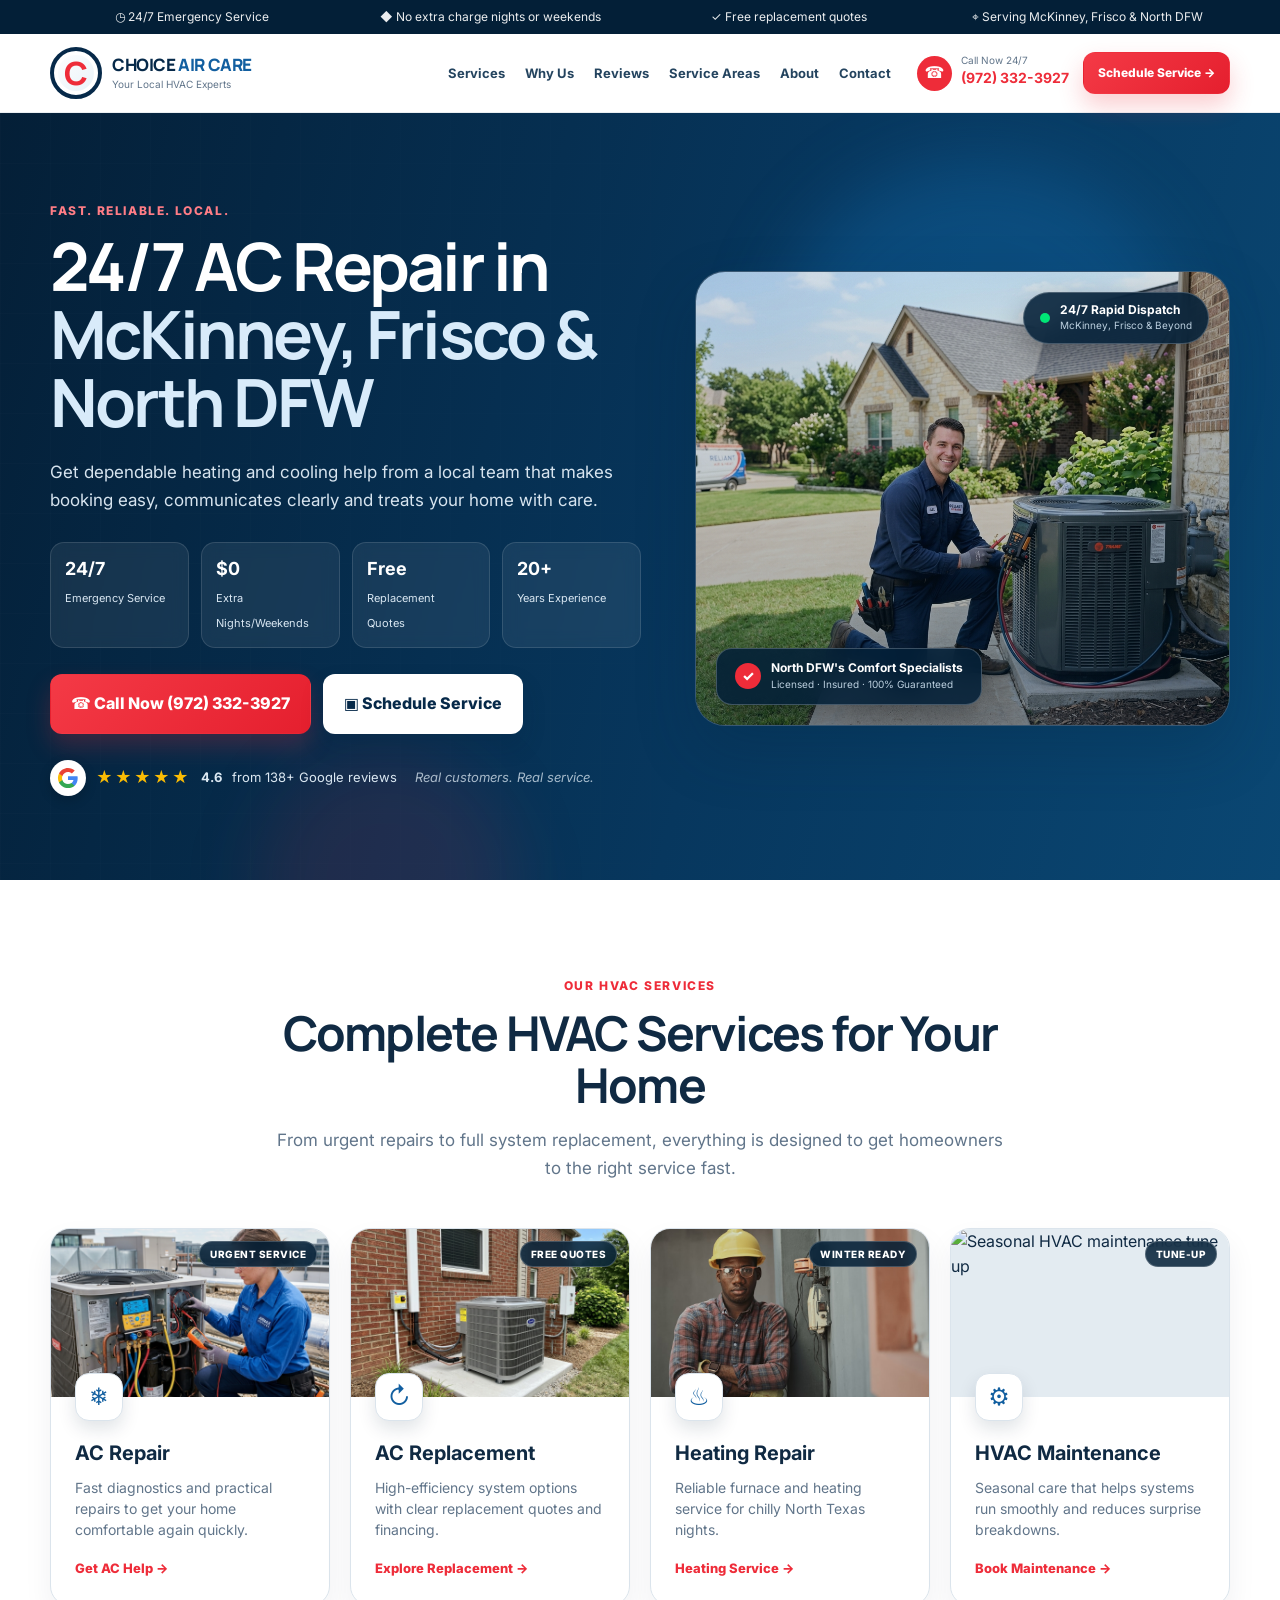
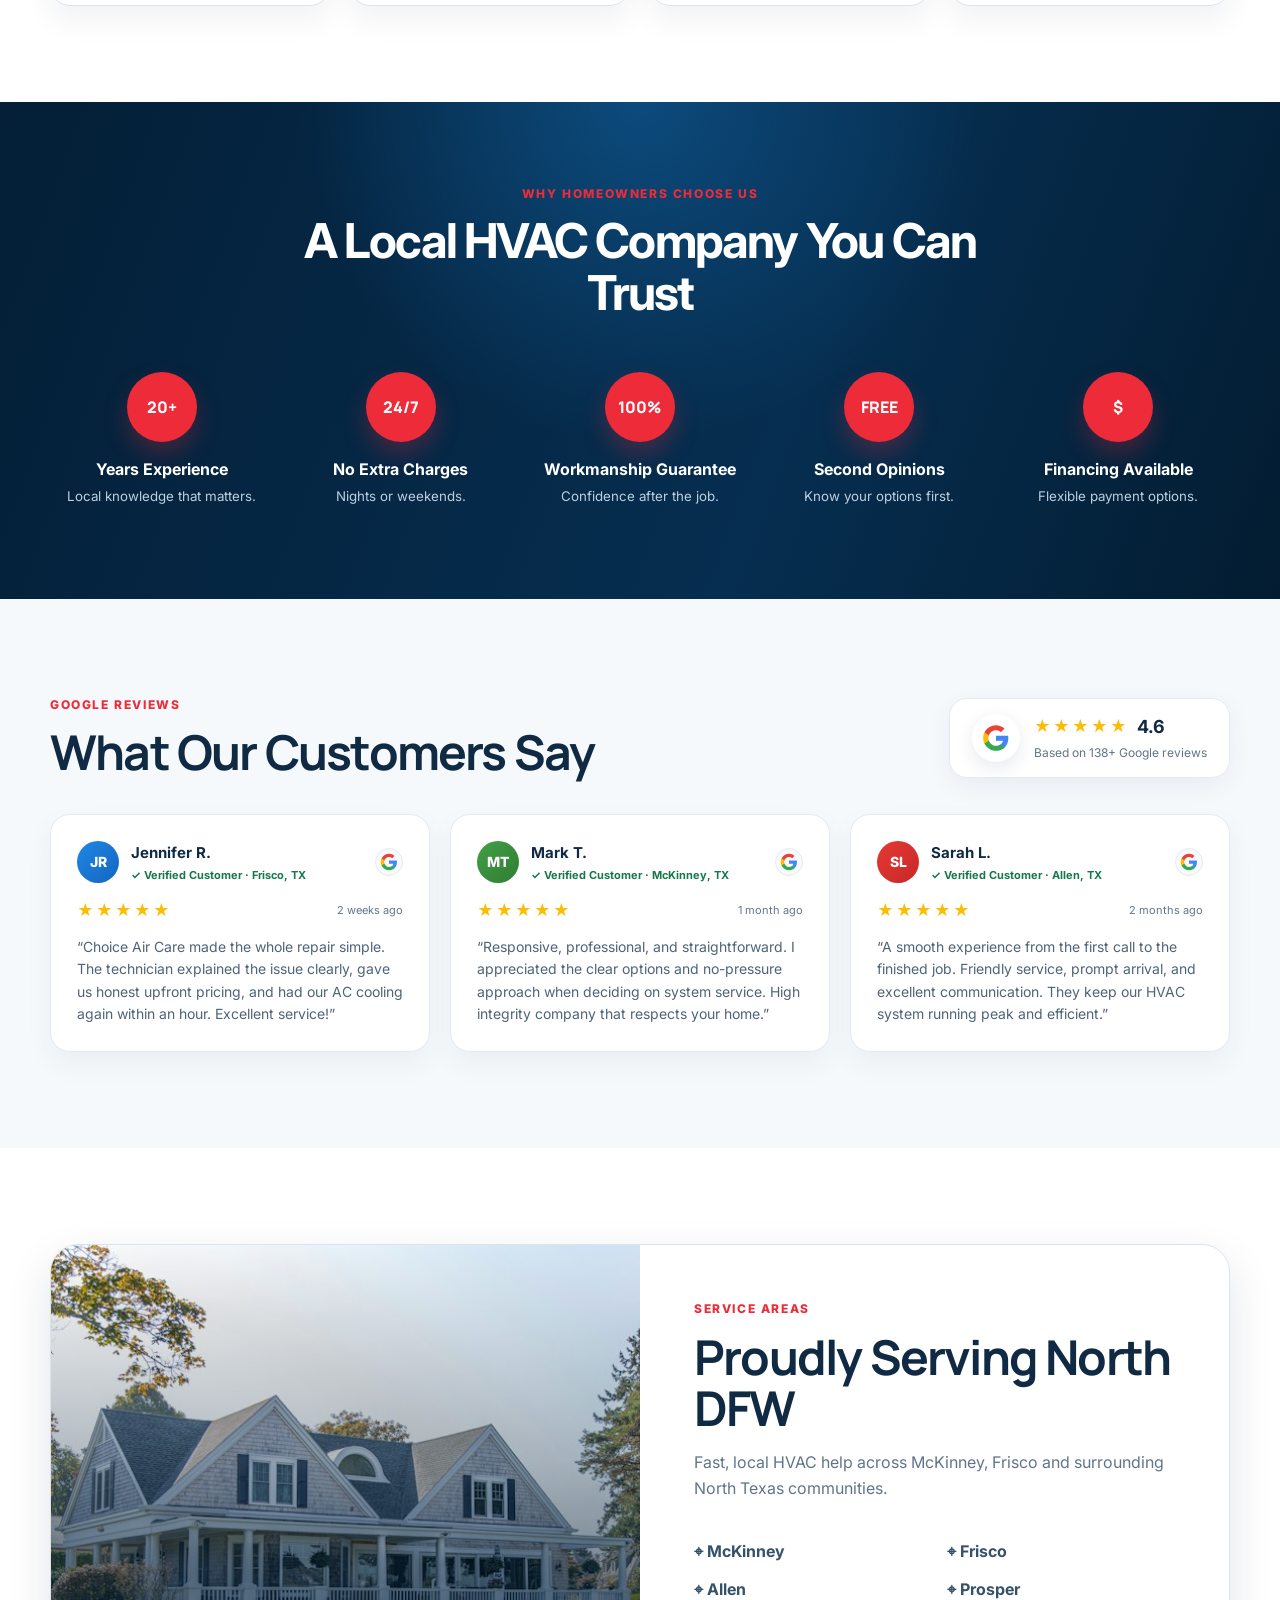
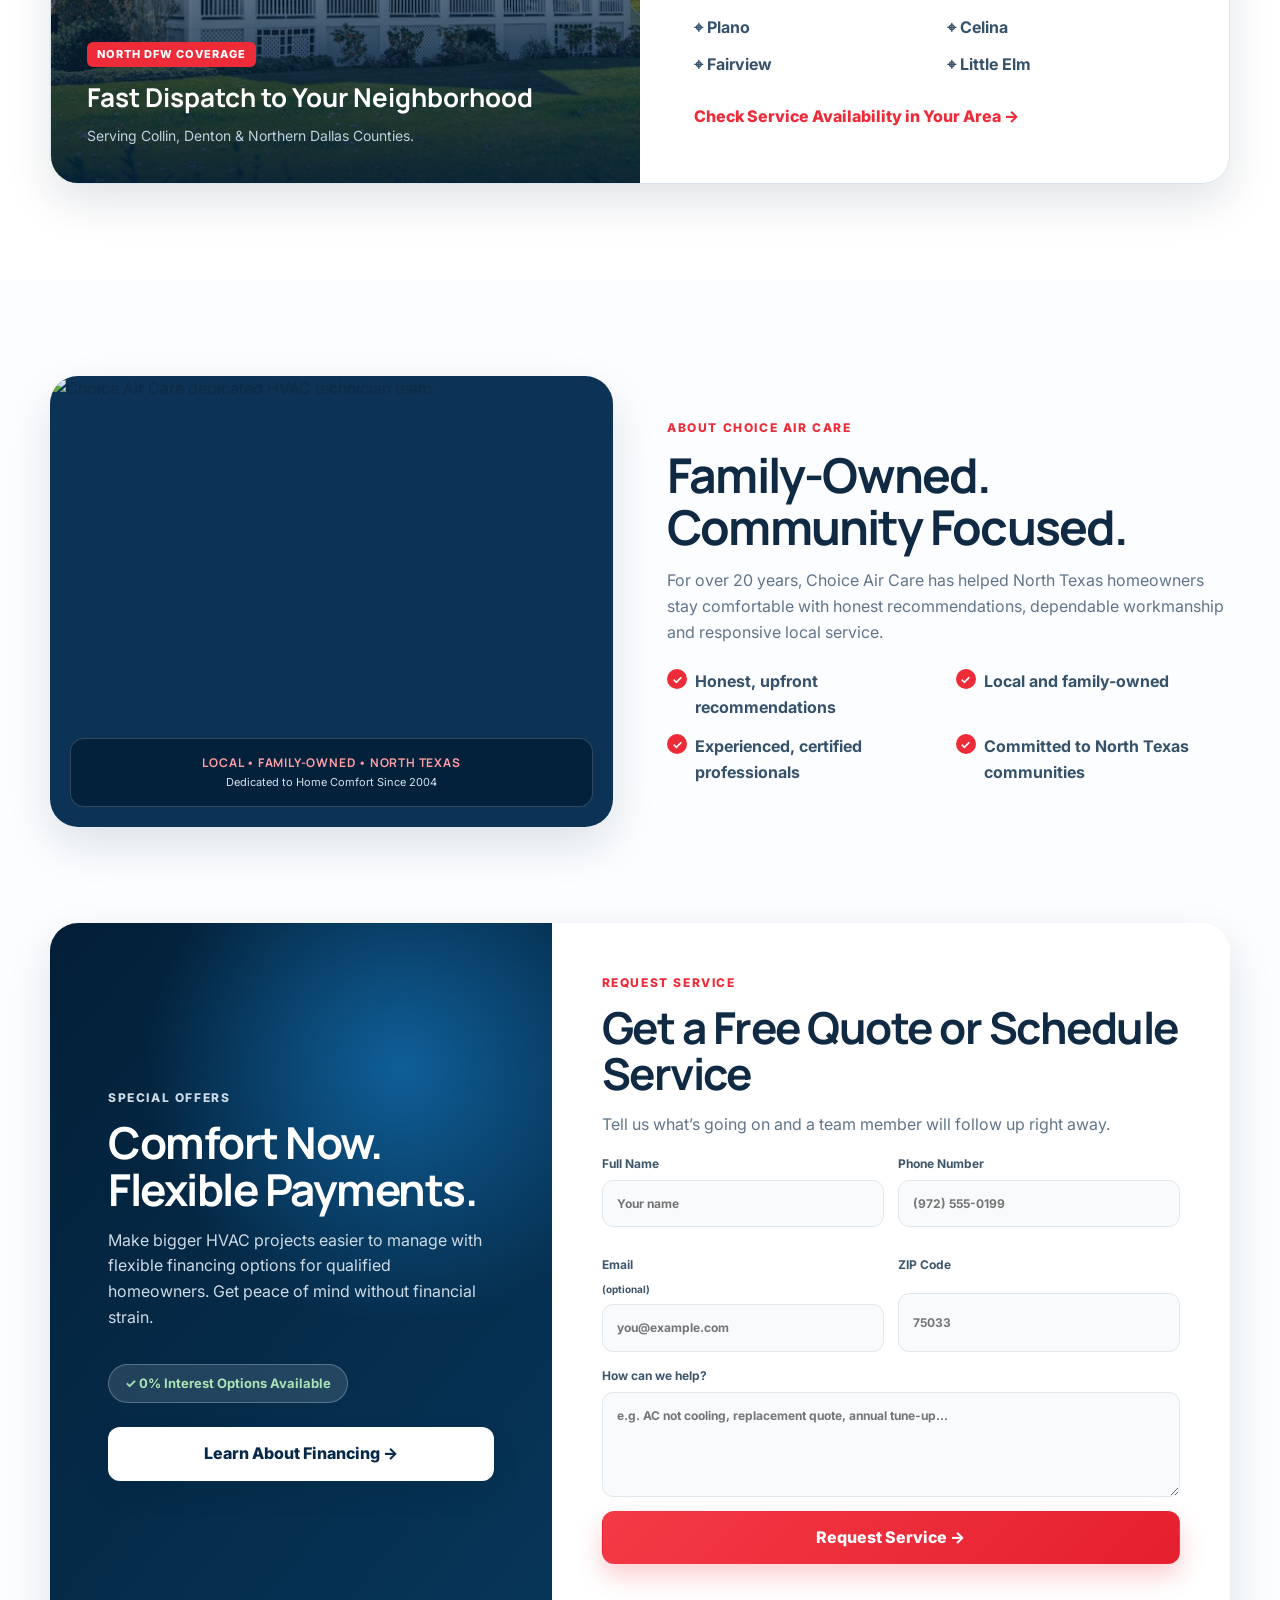
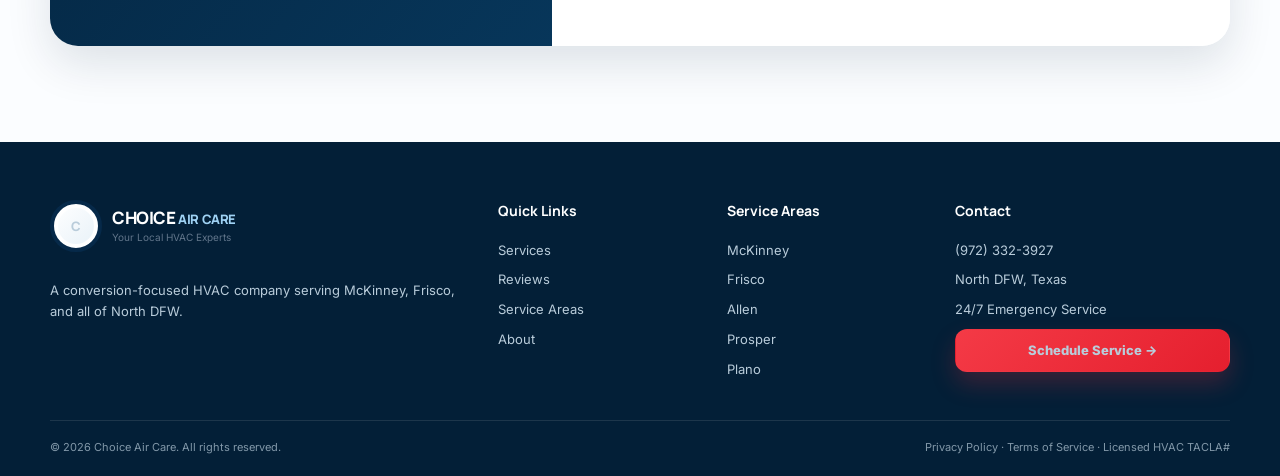
==== index.html @ 30b41125 "Initial commit: Choice Air Care responsive demo with real assets and Google reviews" ====
<!DOCTYPE html>
<html lang="en">
<head>
  <meta charset="UTF-8" />
  <meta name="viewport" content="width=device-width, initial-scale=1.0" />
  <meta name="description" content="Choice Air Care — conversion-focused 24/7 HVAC service in McKinney, Frisco and North DFW." />
  <title>Choice Air Care — 24/7 HVAC Service in North DFW</title>
  <link rel="preconnect" href="https://fonts.googleapis.com" />
  <link rel="preconnect" href="https://fonts.gstatic.com" crossorigin />
  <link href="https://fonts.googleapis.com/css2?family=Inter:wght@400;500;600;700;800&family=Manrope:wght@600;700;800&display=swap" rel="stylesheet" />
  <link rel="stylesheet" href="styles.css" />
</head>
<body>
  <a class="skip-link" href="#main">Skip to content</a>

  <div class="topbar">
    <div class="container topbar-inner">
      <span>◷ 24/7 Emergency Service</span>
      <span>◆ No extra charge nights or weekends</span>
      <span>✓ Free replacement quotes</span>
      <span>⌖ Serving McKinney, Frisco & North DFW</span>
    </div>
  </div>

  <header class="site-header" id="siteHeader">
    <div class="container nav-wrap">
      <a class="brand" href="#top" aria-label="Choice Air Care home">
        <span class="brand-mark">C</span>
        <span class="brand-copy">
          <strong>CHOICE <span>AIR CARE</span></strong>
          <small>Your Local HVAC Experts</small>
        </span>
      </a>

      <button class="menu-toggle" id="menuToggle" aria-label="Open navigation" aria-expanded="false">☰</button>

      <nav class="main-nav" id="mainNav" aria-label="Primary navigation">
        <a href="#services">Services</a>
        <a href="#why-us">Why Us</a>
        <a href="#reviews">Reviews</a>
        <a href="#areas">Service Areas</a>
        <a href="#about">About</a>
        <a href="#contact">Contact</a>
      </nav>

      <div class="header-actions">
        <a class="phone-link" href="tel:+19723323927">
          <span class="phone-icon">☎</span>
          <span><small>Call Now 24/7</small><strong>(972) 332-3927</strong></span>
        </a>
        <a class="btn btn-primary btn-small" href="#contact">Schedule Service →</a>
      </div>
    </div>
  </header>

  <main id="main">
    <section class="hero" id="top">
      <div class="hero-glow hero-glow-one"></div>
      <div class="hero-glow hero-glow-two"></div>
      <div class="container hero-grid">
        <div class="hero-copy reveal">
          <p class="eyebrow">FAST. RELIABLE. LOCAL.</p>
          <h1>24/7 AC Repair in <span>McKinney, Frisco &amp; North DFW</span></h1>
          <p class="hero-lead">Get dependable heating and cooling help from a local team that makes booking easy, communicates clearly and treats your home with care.</p>

          <div class="hero-benefits">
            <div><b>24/7</b><span>Emergency Service</span></div>
            <div><b>$0</b><span>Extra Nights/Weekends</span></div>
            <div><b>Free</b><span>Replacement Quotes</span></div>
            <div><b>20+</b><span>Years Experience</span></div>
          </div>

          <div class="hero-ctas">
            <a class="btn btn-primary btn-lg" href="tel:+19723323927">☎ Call Now (972) 332-3927</a>
            <a class="btn btn-secondary btn-lg" href="#contact">▣ Schedule Service</a>
          </div>

          <div class="rating-row" aria-label="Google rating">
            <span class="google-badge" title="Google Verified Reviews">
              <svg class="google-icon" viewBox="0 0 24 24" width="22" height="22" xmlns="http://www.w3.org/2000/svg">
                <path d="M22.56 12.25c0-.78-.07-1.53-.2-2.25H12v4.26h5.92c-.26 1.37-1.04 2.53-2.21 3.31v2.77h3.57c2.08-1.92 3.28-4.74 3.28-8.09z" fill="#4285F4"/>
                <path d="M12 23c2.97 0 5.46-.98 7.28-2.66l-3.57-2.77c-.98.66-2.23 1.06-3.71 1.06-2.86 0-5.29-1.93-6.16-4.53H2.18v2.84C3.99 20.53 7.7 23 12 23z" fill="#34A853"/>
                <path d="M5.84 14.09c-.22-.66-.35-1.36-.35-2.09s.13-1.43.35-2.09V7.06H2.18C1.43 8.55 1 10.22 1 12s.43 3.45 1.18 4.94l2.85-2.22.81-.63z" fill="#FBBC05"/>
                <path d="M12 5.38c1.62 0 3.06.56 4.21 1.64l3.15-3.15C17.45 2.09 14.97 1 12 1 7.7 1 3.99 3.47 2.18 7.06l3.66 2.84c.87-2.6 3.3-4.52 6.16-4.52z" fill="#EA4335"/>
              </svg>
            </span>
            <span class="stars">★★★★★</span>
            <strong>4.6</strong>
            <span>from 138+ Google reviews</span>
            <i>Real customers. Real service.</i>
          </div>
        </div>

        <div class="hero-visual reveal delay-1">
          <div class="hero-image-card">
            <img src="assets/hero-technician.jpg" alt="Choice Air Care certified technician servicing an air conditioner" class="hero-img" />
            <div class="hero-image-overlay"></div>
            
            <div class="floating-badge badge-top">
              <span class="badge-pulse"></span>
              <div>
                <strong>24/7 Rapid Dispatch</strong>
                <small>McKinney, Frisco &amp; Beyond</small>
              </div>
            </div>
            
            <div class="floating-badge badge-bottom">
              <div class="badge-check">✓</div>
              <div>
                <strong>North DFW's Comfort Specialists</strong>
                <small>Licensed · Insured · 100% Guaranteed</small>
              </div>
            </div>
          </div>
        </div>
      </div>
    </section>

    <section class="section services" id="services">
      <div class="container">
        <div class="section-heading centered reveal">
          <p class="eyebrow red">OUR HVAC SERVICES</p>
          <h2>Complete HVAC Services for Your Home</h2>
          <p>From urgent repairs to full system replacement, everything is designed to get homeowners to the right service fast.</p>
        </div>

        <div class="service-grid">
          <article class="service-card reveal">
            <div class="service-media">
              <img src="assets/service-repair.jpg" alt="AC diagnostics and repair technician" loading="lazy" />
              <span class="service-tag">Urgent Service</span>
            </div>
            <div class="service-body">
              <div class="service-icon">❄</div>
              <h3>AC Repair</h3>
              <p>Fast diagnostics and practical repairs to get your home comfortable again quickly.</p>
              <a href="#contact">Get AC Help →</a>
            </div>
          </article>

          <article class="service-card reveal delay-1">
            <div class="service-media">
              <img src="assets/service-replacement.jpg" alt="High efficiency AC replacement unit installation" loading="lazy" />
              <span class="service-tag">Free Quotes</span>
            </div>
            <div class="service-body">
              <div class="service-icon">↻</div>
              <h3>AC Replacement</h3>
              <p>High-efficiency system options with clear replacement quotes and financing.</p>
              <a href="#contact">Explore Replacement →</a>
            </div>
          </article>

          <article class="service-card reveal delay-2">
            <div class="service-media">
              <img src="assets/service-heating.jpg" alt="Residential gas furnace and heating service" loading="lazy" />
              <span class="service-tag">Winter Ready</span>
            </div>
            <div class="service-body">
              <div class="service-icon">♨</div>
              <h3>Heating Repair</h3>
              <p>Reliable furnace and heating service for chilly North Texas nights.</p>
              <a href="#contact">Heating Service →</a>
            </div>
          </article>

          <article class="service-card reveal delay-3">
            <div class="service-media">
              <img src="assets/service-maintenance.jpg" alt="Seasonal HVAC maintenance tune up" loading="lazy" />
              <span class="service-tag">Tune-Up</span>
            </div>
            <div class="service-body">
              <div class="service-icon">⚙</div>
              <h3>HVAC Maintenance</h3>
              <p>Seasonal care that helps systems run smoothly and reduces surprise breakdowns.</p>
              <a href="#contact">Book Maintenance →</a>
            </div>
          </article>
        </div>
      </div>
    </section>

    <section class="trust-band" id="why-us">
      <div class="container">
        <div class="section-heading centered light reveal">
          <p class="eyebrow red">WHY HOMEOWNERS CHOOSE US</p>
          <h2>A Local HVAC Company You Can Trust</h2>
        </div>
        <div class="trust-grid">
          <div class="trust-item reveal"><span>20+</span><strong>Years Experience</strong><small>Local knowledge that matters.</small></div>
          <div class="trust-item reveal delay-1"><span>24/7</span><strong>No Extra Charges</strong><small>Nights or weekends.</small></div>
          <div class="trust-item reveal delay-2"><span>100%</span><strong>Workmanship Guarantee</strong><small>Confidence after the job.</small></div>
          <div class="trust-item reveal delay-3"><span>FREE</span><strong>Second Opinions</strong><small>Know your options first.</small></div>
          <div class="trust-item reveal"><span>$</span><strong>Financing Available</strong><small>Flexible payment options.</small></div>
        </div>
      </div>
    </section>

    <section class="section reviews" id="reviews">
      <div class="container">
        <div class="reviews-head reveal">
          <div>
            <p class="eyebrow red">GOOGLE REVIEWS</p>
            <h2>What Our Customers Say</h2>
          </div>
          <div class="rating-summary">
            <span class="google-badge-lg">
              <svg viewBox="0 0 24 24" width="28" height="28" xmlns="http://www.w3.org/2000/svg">
                <path d="M22.56 12.25c0-.78-.07-1.53-.2-2.25H12v4.26h5.92c-.26 1.37-1.04 2.53-2.21 3.31v2.77h3.57c2.08-1.92 3.28-4.74 3.28-8.09z" fill="#4285F4"/>
                <path d="M12 23c2.97 0 5.46-.98 7.28-2.66l-3.57-2.77c-.98.66-2.23 1.06-3.71 1.06-2.86 0-5.29-1.93-6.16-4.53H2.18v2.84C3.99 20.53 7.7 23 12 23z" fill="#34A853"/>
                <path d="M5.84 14.09c-.22-.66-.35-1.36-.35-2.09s.13-1.43.35-2.09V7.06H2.18C1.43 8.55 1 10.22 1 12s.43 3.45 1.18 4.94l2.85-2.22.81-.63z" fill="#FBBC05"/>
                <path d="M12 5.38c1.62 0 3.06.56 4.21 1.64l3.15-3.15C17.45 2.09 14.97 1 12 1 7.7 1 3.99 3.47 2.18 7.06l3.66 2.84c.87-2.6 3.3-4.52 6.16-4.52z" fill="#EA4335"/>
              </svg>
            </span>
            <div class="summary-details">
              <div class="stars-line">
                <span class="stars">★★★★★</span>
                <strong>4.6</strong>
              </div>
              <small>Based on 138+ Google reviews</small>
            </div>
          </div>
        </div>

        <div class="review-grid">
          <article class="review-card reveal">
            <div class="review-header">
              <div class="reviewer-avatar avatar-j">JR</div>
              <div class="reviewer-meta">
                <strong>Jennifer R.</strong>
                <span class="verified-tag">✓ Verified Customer · Frisco, TX</span>
              </div>
              <div class="card-google-logo" title="Google Review">
                <svg viewBox="0 0 24 24" width="18" height="18" xmlns="http://www.w3.org/2000/svg">
                  <path d="M22.56 12.25c0-.78-.07-1.53-.2-2.25H12v4.26h5.92c-.26 1.37-1.04 2.53-2.21 3.31v2.77h3.57c2.08-1.92 3.28-4.74 3.28-8.09z" fill="#4285F4"/>
                  <path d="M12 23c2.97 0 5.46-.98 7.28-2.66l-3.57-2.77c-.98.66-2.23 1.06-3.71 1.06-2.86 0-5.29-1.93-6.16-4.53H2.18v2.84C3.99 20.53 7.7 23 12 23z" fill="#34A853"/>
                  <path d="M5.84 14.09c-.22-.66-.35-1.36-.35-2.09s.13-1.43.35-2.09V7.06H2.18C1.43 8.55 1 10.22 1 12s.43 3.45 1.18 4.94l2.85-2.22.81-.63z" fill="#FBBC05"/>
                  <path d="M12 5.38c1.62 0 3.06.56 4.21 1.64l3.15-3.15C17.45 2.09 14.97 1 12 1 7.7 1 3.99 3.47 2.18 7.06l3.66 2.84c.87-2.6 3.3-4.52 6.16-4.52z" fill="#EA4335"/>
                </svg>
              </div>
            </div>
            <div class="stars-date">
              <span class="stars">★★★★★</span>
              <span class="review-date">2 weeks ago</span>
            </div>
            <p>“Choice Air Care made the whole repair simple. The technician explained the issue clearly, gave us honest upfront pricing, and had our AC cooling again within an hour. Excellent service!”</p>
          </article>

          <article class="review-card reveal delay-1">
            <div class="review-header">
              <div class="reviewer-avatar avatar-m">MT</div>
              <div class="reviewer-meta">
                <strong>Mark T.</strong>
                <span class="verified-tag">✓ Verified Customer · McKinney, TX</span>
              </div>
              <div class="card-google-logo" title="Google Review">
                <svg viewBox="0 0 24 24" width="18" height="18" xmlns="http://www.w3.org/2000/svg">
                  <path d="M22.56 12.25c0-.78-.07-1.53-.2-2.25H12v4.26h5.92c-.26 1.37-1.04 2.53-2.21 3.31v2.77h3.57c2.08-1.92 3.28-4.74 3.28-8.09z" fill="#4285F4"/>
                  <path d="M12 23c2.97 0 5.46-.98 7.28-2.66l-3.57-2.77c-.98.66-2.23 1.06-3.71 1.06-2.86 0-5.29-1.93-6.16-4.53H2.18v2.84C3.99 20.53 7.7 23 12 23z" fill="#34A853"/>
                  <path d="M5.84 14.09c-.22-.66-.35-1.36-.35-2.09s.13-1.43.35-2.09V7.06H2.18C1.43 8.55 1 10.22 1 12s.43 3.45 1.18 4.94l2.85-2.22.81-.63z" fill="#FBBC05"/>
                  <path d="M12 5.38c1.62 0 3.06.56 4.21 1.64l3.15-3.15C17.45 2.09 14.97 1 12 1 7.7 1 3.99 3.47 2.18 7.06l3.66 2.84c.87-2.6 3.3-4.52 6.16-4.52z" fill="#EA4335"/>
                </svg>
              </div>
            </div>
            <div class="stars-date">
              <span class="stars">★★★★★</span>
              <span class="review-date">1 month ago</span>
            </div>
            <p>“Responsive, professional, and straightforward. I appreciated the clear options and no-pressure approach when deciding on system service. High integrity company that respects your home.”</p>
          </article>

          <article class="review-card reveal delay-2">
            <div class="review-header">
              <div class="reviewer-avatar avatar-s">SL</div>
              <div class="reviewer-meta">
                <strong>Sarah L.</strong>
                <span class="verified-tag">✓ Verified Customer · Allen, TX</span>
              </div>
              <div class="card-google-logo" title="Google Review">
                <svg viewBox="0 0 24 24" width="18" height="18" xmlns="http://www.w3.org/2000/svg">
                  <path d="M22.56 12.25c0-.78-.07-1.53-.2-2.25H12v4.26h5.92c-.26 1.37-1.04 2.53-2.21 3.31v2.77h3.57c2.08-1.92 3.28-4.74 3.28-8.09z" fill="#4285F4"/>
                  <path d="M12 23c2.97 0 5.46-.98 7.28-2.66l-3.57-2.77c-.98.66-2.23 1.06-3.71 1.06-2.86 0-5.29-1.93-6.16-4.53H2.18v2.84C3.99 20.53 7.7 23 12 23z" fill="#34A853"/>
                  <path d="M5.84 14.09c-.22-.66-.35-1.36-.35-2.09s.13-1.43.35-2.09V7.06H2.18C1.43 8.55 1 10.22 1 12s.43 3.45 1.18 4.94l2.85-2.22.81-.63z" fill="#FBBC05"/>
                  <path d="M12 5.38c1.62 0 3.06.56 4.21 1.64l3.15-3.15C17.45 2.09 14.97 1 12 1 7.7 1 3.99 3.47 2.18 7.06l3.66 2.84c.87-2.6 3.3-4.52 6.16-4.52z" fill="#EA4335"/>
                </svg>
              </div>
            </div>
            <div class="stars-date">
              <span class="stars">★★★★★</span>
              <span class="review-date">2 months ago</span>
            </div>
            <p>“A smooth experience from the first call to the finished job. Friendly service, prompt arrival, and excellent communication. They keep our HVAC system running peak and efficient.”</p>
          </article>
        </div>
      </div>
    </section>

    <section class="section areas" id="areas">
      <div class="container split-card reveal">
        <div class="area-media-box">
          <img src="assets/service-areas.jpg" alt="Suburban homes in McKinney and Frisco North DFW" class="area-img" loading="lazy" />
          <div class="area-media-overlay">
            <span class="area-badge">NORTH DFW COVERAGE</span>
            <h3>Fast Dispatch to Your Neighborhood</h3>
            <p>Serving Collin, Denton &amp; Northern Dallas Counties.</p>
          </div>
        </div>
        <div class="area-copy">
          <p class="eyebrow red">SERVICE AREAS</p>
          <h2>Proudly Serving North DFW</h2>
          <p>Fast, local HVAC help across McKinney, Frisco and surrounding North Texas communities.</p>
          <div class="area-list">
            <span>⌖ McKinney</span><span>⌖ Frisco</span><span>⌖ Allen</span><span>⌖ Prosper</span>
            <span>⌖ Plano</span><span>⌖ Celina</span><span>⌖ Fairview</span><span>⌖ Little Elm</span>
          </div>
          <a class="text-link" href="#contact">Check Service Availability in Your Area →</a>
        </div>
      </div>
    </section>

    <section class="section about" id="about">
      <div class="container about-grid">
        <div class="about-media-box reveal">
          <img src="assets/about-team.jpg" alt="Choice Air Care dedicated HVAC technician team" class="about-img" loading="lazy" />
          <div class="about-badge-card">
            <strong>LOCAL • FAMILY-OWNED • NORTH TEXAS</strong>
            <span>Dedicated to Home Comfort Since 2004</span>
          </div>
        </div>
        <div class="about-copy reveal delay-1">
          <p class="eyebrow red">ABOUT CHOICE AIR CARE</p>
          <h2>Family-Owned. Community Focused.</h2>
          <p>For over 20 years, Choice Air Care has helped North Texas homeowners stay comfortable with honest recommendations, dependable workmanship and responsive local service.</p>
          <ul class="check-list">
            <li>Honest, upfront recommendations</li>
            <li>Local and family-owned</li>
            <li>Experienced, certified professionals</li>
            <li>Committed to North Texas communities</li>
          </ul>
        </div>
      </div>
    </section>

    <section class="conversion" id="contact">
      <div class="container conversion-grid">
        <div class="finance-card reveal">
          <p class="eyebrow">SPECIAL OFFERS</p>
          <h2>Comfort Now. Flexible Payments.</h2>
          <p>Make bigger HVAC projects easier to manage with flexible financing options for qualified homeowners. Get peace of mind without financial strain.</p>
          <div class="offer-pill">✓ 0% Interest Options Available</div>
          <a class="btn btn-secondary" href="#quoteForm">Learn About Financing →</a>
        </div>

        <div class="quote-card reveal delay-1">
          <p class="eyebrow red">REQUEST SERVICE</p>
          <h2>Get a Free Quote or Schedule Service</h2>
          <p>Tell us what’s going on and a team member will follow up right away.</p>
          <form id="quoteForm" class="quote-form">
            <div class="form-grid">
              <label>Full Name<input required name="name" type="text" placeholder="Your name" /></label>
              <label>Phone Number<input required name="phone" type="tel" placeholder="(972) 555-0199" /></label>
              <label>Email <small>(optional)</small><input name="email" type="email" placeholder="you@example.com" /></label>
              <label>ZIP Code<input required name="zip" inputmode="numeric" type="text" placeholder="75033" /></label>
            </div>
            <label>How can we help?<textarea required name="message" rows="4" placeholder="e.g. AC not cooling, replacement quote, annual tune-up..."></textarea></label>
            <button class="btn btn-primary btn-full" type="submit">Request Service →</button>
            <p class="form-status" id="formStatus" role="status" aria-live="polite"></p>
          </form>
        </div>
      </div>
    </section>
  </main>

  <footer class="site-footer">
    <div class="container footer-grid">
      <div>
        <a class="brand footer-brand" href="#top">
          <span class="brand-mark">C</span>
          <span class="brand-copy"><strong>CHOICE <span>AIR CARE</span></strong><small>Your Local HVAC Experts</small></span>
        </a>
        <p>A conversion-focused HVAC company serving McKinney, Frisco, and all of North DFW.</p>
      </div>
      <div><h3>Quick Links</h3><a href="#services">Services</a><a href="#reviews">Reviews</a><a href="#areas">Service Areas</a><a href="#about">About</a></div>
      <div><h3>Service Areas</h3><span>McKinney</span><span>Frisco</span><span>Allen</span><span>Prosper</span><span>Plano</span></div>
      <div><h3>Contact</h3><a href="tel:+19723323927">(972) 332-3927</a><span>North DFW, Texas</span><span>24/7 Emergency Service</span><a class="btn btn-primary btn-small" href="#contact">Schedule Service →</a></div>
    </div>
    <div class="container footer-bottom">
      <span>© <span id="year"></span> Choice Air Care. All rights reserved.</span>
      <span>Privacy Policy · Terms of Service · Licensed HVAC TACLA#</span>
    </div>
  </footer>

  <div class="mobile-cta" aria-label="Quick contact actions">
    <a href="tel:+19723323927">☎ Call (972) 332-3927</a>
    <a href="#contact">Schedule Service</a>
  </div>

  <script src="script.js"></script>
</body>
</html>
---- styles.css ----
:root {
  --navy: #062949;
  --navy-2: #0a385f;
  --navy-3: #0e4d80;
  --red: #ee2c39;
  --red-dark: #cb1e2a;
  --blue: #125fa0;
  --gold: #f5a623;
  --google-yellow: #fbbc04;
  --ink: #102a43;
  --muted: #61758a;
  --line: #dbe4ec;
  --bg: #f6f9fc;
  --white: #ffffff;
  --shadow: 0 18px 45px rgba(4, 35, 61, 0.12);
  --shadow-lg: 0 25px 60px rgba(4, 35, 61, 0.22);
  --radius: 20px;
}

* { box-sizing: border-box; }
html { scroll-behavior: smooth; }
body {
  margin: 0;
  color: var(--ink);
  background: var(--white);
  font-family: Inter, system-ui, -apple-system, BlinkMacSystemFont, "Segoe UI", sans-serif;
  line-height: 1.6;
}
img { max-width: 100%; display: block; }
a { color: inherit; text-decoration: none; }
button, input, textarea { font: inherit; }
.container { width: min(1180px, calc(100% - 40px)); margin-inline: auto; }
.section { padding: 96px 0; }
.skip-link { position: fixed; left: 12px; top: -50px; z-index: 9999; background: #fff; padding: 10px 14px; border-radius: 8px; }
.skip-link:focus { top: 12px; }

/* Top bar */
.topbar { background: #031f37; color: rgba(255,255,255,.92); font-size: 12px; }
.topbar-inner { min-height: 34px; display: grid; grid-template-columns: repeat(4, 1fr); gap: 14px; align-items: center; text-align: center; }

/* Header & Navigation */
.site-header { position: sticky; top: 0; z-index: 50; background: rgba(255,255,255,.96); border-bottom: 1px solid rgba(10,56,95,.08); backdrop-filter: blur(14px); transition: box-shadow .25s ease; }
.site-header.scrolled { box-shadow: 0 10px 30px rgba(3,31,55,.1); }
.nav-wrap { min-height: 78px; display: flex; align-items: center; gap: 26px; }
.brand { display: flex; align-items: center; gap: 10px; min-width: 220px; }
.brand-mark { width: 52px; height: 52px; border-radius: 50%; display: grid; place-items: center; color: var(--red); font: 800 32px/1 Manrope, sans-serif; border: 4px solid var(--navy); box-shadow: inset 0 0 0 4px white; background: linear-gradient(135deg, #fff, #e7f1f8); }
.brand-copy { display: flex; flex-direction: column; line-height: 1.05; }
.brand-copy strong { font: 800 17px/1 Manrope, sans-serif; color: var(--navy); letter-spacing: -.4px; }
.brand-copy strong span { color: var(--blue); }
.brand-copy small { margin-top: 6px; color: var(--muted); font-size: 10px; }
.main-nav { display: flex; align-items: center; gap: 20px; margin-left: auto; }
.main-nav a { font-size: 13px; font-weight: 700; color: #24445f; transition: color .15s; }
.main-nav a:hover { color: var(--red); }
.header-actions { display: flex; align-items: center; gap: 14px; }
.phone-link { display: flex; align-items: center; gap: 9px; }
.phone-link small { display: block; color: var(--muted); font-size: 10px; line-height: 1; }
.phone-link strong { color: var(--red); font-size: 14px; white-space: nowrap; }
.phone-icon { width: 35px; height: 35px; border-radius: 50%; background: var(--red); color: white; display: grid; place-items: center; }
.menu-toggle { display: none; border: 0; background: transparent; font-size: 26px; color: var(--navy); cursor: pointer; }

/* Buttons */
.btn { display: inline-flex; align-items: center; justify-content: center; border-radius: 12px; padding: 13px 18px; font-weight: 800; border: 1px solid transparent; transition: transform .2s ease, box-shadow .2s ease, background .2s ease; cursor: pointer; }
.btn:hover { transform: translateY(-2px); }
.btn-primary { background: linear-gradient(135deg, #f43a46, #e51f2e); color: white; box-shadow: 0 12px 25px rgba(238,44,57,.23); }
.btn-primary:hover { background: var(--red-dark); }
.btn-secondary { background: white; color: var(--navy); border-color: rgba(255,255,255,.45); box-shadow: 0 12px 24px rgba(3,31,55,.13); }
.btn-small { padding: 10px 14px; font-size: 12px; }
.btn-lg { padding: 16px 20px; }
.btn-full { width: 100%; }

/* Hero Section */
.hero { position: relative; isolation: isolate; overflow: hidden; color: white; background: linear-gradient(105deg, #041f37 0%, #07375e 58%, #0a4773 100%); padding: 88px 0 84px; }
.hero::before { content: ""; position: absolute; inset: 0; z-index: -2; opacity: .22; background-image: linear-gradient(rgba(255,255,255,.055) 1px, transparent 1px), linear-gradient(90deg, rgba(255,255,255,.055) 1px, transparent 1px); background-size: 50px 50px; mask-image: linear-gradient(90deg, #000 0%, transparent 80%); }
.hero-glow { position: absolute; border-radius: 50%; filter: blur(35px); z-index: -1; }
.hero-glow-one { width: 420px; height: 420px; right: 7%; top: 6%; background: rgba(21, 113, 181, .32); }
.hero-glow-two { width: 260px; height: 260px; left: 20%; bottom: -130px; background: rgba(238,44,57,.11); }
.hero-grid { display: grid; grid-template-columns: 1.05fr .95fr; gap: 54px; align-items: center; }
.eyebrow { margin: 0 0 12px; font-size: 12px; font-weight: 800; letter-spacing: 1.6px; text-transform: uppercase; color: #ff7d86; }
.eyebrow.red { color: var(--red); }
.hero h1, .section h2, .conversion h2, .site-footer h3 { font-family: Manrope, Inter, sans-serif; }
.hero h1 { margin: 0; max-width: 780px; font-size: clamp(40px, 5.2vw, 68px); line-height: 1.02; letter-spacing: -2.8px; }
.hero h1 span { color: #d8ebfa; }
.hero-lead { max-width: 680px; margin: 22px 0 0; color: #d7e4ef; font-size: 17px; line-height: 1.65; }
.hero-benefits { margin: 28px 0 26px; display: grid; grid-template-columns: repeat(4, 1fr); gap: 12px; }
.hero-benefits div { min-height: 78px; padding: 12px 14px; background: rgba(255,255,255,.07); border: 1px solid rgba(255,255,255,.12); border-radius: 14px; backdrop-filter: blur(8px); }
.hero-benefits b { display: block; color: white; font-size: 18px; }
.hero-benefits span { color: #d9e7f2; font-size: 11px; }
.hero-ctas { display: flex; flex-wrap: wrap; gap: 12px; }

/* Google Rating & Accurate Icon */
.rating-row { margin-top: 26px; display: flex; align-items: center; gap: 10px; flex-wrap: wrap; color: #dbe8f2; font-size: 13px; }
.rating-row i { margin-left: 8px; opacity: .75; }
.google-badge { display: inline-flex; align-items: center; justify-content: center; width: 36px; height: 36px; border-radius: 50%; background: #ffffff; box-shadow: 0 4px 12px rgba(0,0,0,.18); flex-shrink: 0; }
.google-badge-lg { display: inline-flex; align-items: center; justify-content: center; width: 48px; height: 48px; border-radius: 50%; background: #ffffff; box-shadow: 0 6px 18px rgba(4,35,61,.1); flex-shrink: 0; }
.google-icon { display: block; }
.stars { color: var(--google-yellow); letter-spacing: 2px; font-size: 16px; }

/* Hero Visual with Real Image & Floating Badges */
.hero-visual { position: relative; }
.hero-image-card { position: relative; border-radius: 30px; overflow: hidden; box-shadow: var(--shadow-lg); border: 1px solid rgba(255,255,255,.2); aspect-ratio: 4 / 3.4; background: #072e50; }
.hero-img { width: 100%; height: 100%; object-fit: cover; object-position: center; transition: transform .4s ease; }
.hero-image-card:hover .hero-img { transform: scale(1.02); }
.hero-image-overlay { position: absolute; inset: 0; background: linear-gradient(180deg, rgba(4,31,55,.1) 0%, rgba(4,31,55,.4) 100%); pointer-events: none; }

.floating-badge { position: absolute; z-index: 3; display: flex; align-items: center; gap: 10px; padding: 10px 16px; border-radius: 50px; background: rgba(3, 31, 55, 0.88); color: white; backdrop-filter: blur(12px); border: 1px solid rgba(255,255,255,.22); box-shadow: 0 12px 30px rgba(0,0,0,.3); font-size: 12px; }
.floating-badge strong { display: block; font-size: 12px; line-height: 1.2; }
.floating-badge small { display: block; color: #bcd0df; font-size: 10px; }
.badge-top { top: 20px; right: 20px; }
.badge-bottom { bottom: 20px; left: 20px; border-radius: 16px; padding: 12px 18px; }
.badge-pulse { width: 10px; height: 10px; border-radius: 50%; background: #00e676; box-shadow: 0 0 0 0 rgba(0,230,118,.7); animation: pulse-green 1.8s infinite; flex-shrink: 0; }
@keyframes pulse-green {
  0% { box-shadow: 0 0 0 0 rgba(0,230,118,.7); }
  70% { box-shadow: 0 0 0 10px rgba(0,230,118,0); }
  100% { box-shadow: 0 0 0 0 rgba(0,230,118,0); }
}
.badge-check { width: 26px; height: 26px; border-radius: 50%; background: var(--red); color: white; font-weight: 800; font-size: 14px; display: grid; place-items: center; flex-shrink: 0; }

/* Services Section */
.section-heading { max-width: 740px; margin-bottom: 46px; }
.section-heading.centered { text-align: center; margin-left: auto; margin-right: auto; }
.section-heading h2, .reviews h2, .areas h2, .about h2 { margin: 0; font-size: clamp(31px, 4vw, 48px); line-height: 1.08; letter-spacing: -1.8px; }
.section-heading p:not(.eyebrow) { color: var(--muted); font-size: 17px; }

.service-grid { display: grid; grid-template-columns: repeat(4, 1fr); gap: 20px; }
.service-card { position: relative; display: flex; flex-direction: column; border-radius: var(--radius); border: 1px solid var(--line); background: white; box-shadow: 0 14px 30px rgba(4,35,61,.06); overflow: hidden; transition: transform .25s ease, box-shadow .25s ease, border-color .25s ease; }
.service-card:hover { transform: translateY(-6px); border-color: rgba(238,44,57,.35); box-shadow: var(--shadow); }
.service-media { position: relative; width: 100%; height: 168px; overflow: hidden; background: #e3ebf1; }
.service-media img { width: 100%; height: 100%; object-fit: cover; transition: transform .4s ease; }
.service-card:hover .service-media img { transform: scale(1.06); }
.service-tag { position: absolute; top: 12px; right: 12px; background: rgba(3, 31, 55, 0.85); color: white; font-size: 10px; font-weight: 800; text-transform: uppercase; letter-spacing: .5px; padding: 4px 10px; border-radius: 20px; backdrop-filter: blur(6px); border: 1px solid rgba(255,255,255,.2); }
.service-body { padding: 22px 24px 26px; display: flex; flex-direction: column; flex-grow: 1; }
.service-icon { width: 48px; height: 48px; margin-top: -46px; position: relative; z-index: 2; display: grid; place-items: center; border-radius: 14px; background: white; color: var(--blue); font-size: 24px; box-shadow: 0 8px 18px rgba(4,35,61,.12); border: 1px solid var(--line); }
.service-card h3 { margin: 16px 0 8px; font-size: 20px; }
.service-card p { color: var(--muted); font-size: 14px; margin: 0 0 18px; line-height: 1.5; flex-grow: 1; }
.service-card a { color: var(--red); font-weight: 800; font-size: 13px; align-self: flex-start; }

/* Trust Band */
.trust-band { padding: 82px 0; color: white; background: radial-gradient(circle at 50% 0%, #0c4b7d, transparent 42%), linear-gradient(110deg, #041f37, #062e50 62%, #031c31); }
.section-heading.light h2 { color: white; }
.trust-grid { display: grid; grid-template-columns: repeat(5, 1fr); gap: 16px; }
.trust-item { text-align: center; padding: 8px; }
.trust-item span { width: 70px; height: 70px; margin: 0 auto 15px; display: grid; place-items: center; border-radius: 50%; background: var(--red); color: white; font: 800 16px Manrope; box-shadow: 0 12px 24px rgba(238,44,57,.26); }
.trust-item strong { display: block; }
.trust-item small { color: #bcd0df; }

/* Google Reviews Section */
.reviews { background: var(--bg); }
.reviews-head { display: flex; align-items: flex-end; justify-content: space-between; gap: 24px; margin-bottom: 36px; }
.rating-summary { display: flex; align-items: center; gap: 14px; padding: 14px 22px; border-radius: 18px; background: white; box-shadow: 0 8px 26px rgba(4,35,61,.06); border: 1px solid #e3ebf1; }
.summary-details .stars-line { display: flex; align-items: center; gap: 8px; }
.summary-details strong { font-size: 18px; color: var(--ink); }
.summary-details small { color: var(--muted); font-size: 12px; display: block; margin-top: 2px; }

.review-grid { display: grid; grid-template-columns: repeat(3, 1fr); gap: 20px; }
.review-card { padding: 26px; background: white; border: 1px solid #e3ebf1; border-radius: 20px; box-shadow: 0 12px 28px rgba(4,35,61,.05); display: flex; flex-direction: column; transition: transform .2s ease, box-shadow .2s ease; }
.review-card:hover { transform: translateY(-4px); box-shadow: var(--shadow); }
.review-header { display: flex; align-items: center; gap: 12px; margin-bottom: 14px; }
.reviewer-avatar { width: 42px; height: 42px; border-radius: 50%; color: white; font-weight: 800; font-size: 14px; display: grid; place-items: center; flex-shrink: 0; }
.avatar-j { background: linear-gradient(135deg, #1e88e5, #1565c0); }
.avatar-m { background: linear-gradient(135deg, #43a047, #2e7d32); }
.avatar-s { background: linear-gradient(135deg, #e53935, #c62828); }
.reviewer-meta { flex-grow: 1; }
.reviewer-meta strong { display: block; font-size: 15px; color: var(--ink); }
.verified-tag { display: block; font-size: 11px; color: #16794c; font-weight: 700; margin-top: 2px; }
.card-google-logo { width: 28px; height: 28px; border-radius: 50%; background: #f8fafc; border: 1px solid #e3ebf1; display: grid; place-items: center; flex-shrink: 0; }
.stars-date { display: flex; align-items: center; justify-content: space-between; margin-bottom: 12px; }
.review-date { font-size: 11px; color: var(--muted); }
.review-card p { color: #4e6478; font-size: 14px; line-height: 1.6; margin: 0; }

/* Service Areas Section */
.areas { background: white; }
.split-card { display: grid; grid-template-columns: 1fr 1fr; padding: 0; overflow: hidden; border: 1px solid var(--line); border-radius: 28px; box-shadow: var(--shadow); }
.area-media-box { min-height: 420px; position: relative; overflow: hidden; background: #0c3355; }
.area-img { width: 100%; height: 100%; object-fit: cover; }
.area-media-overlay { position: absolute; inset: 0; padding: 36px; display: flex; flex-direction: column; justify-content: flex-end; color: white; background: linear-gradient(to top, rgba(3,31,55,.94) 0%, rgba(3,31,55,.3) 60%, transparent 100%); }
.area-badge { display: inline-block; align-self: flex-start; background: var(--red); color: white; font-weight: 800; font-size: 11px; letter-spacing: 1px; padding: 4px 10px; border-radius: 6px; margin-bottom: 10px; }
.area-media-overlay h3 { margin: 0 0 6px; font-size: 26px; font-family: Manrope, sans-serif; }
.area-media-overlay p { margin: 0; color: #bcd0df; font-size: 14px; }
.area-copy { padding: 54px; display: flex; justify-content: center; flex-direction: column; }
.area-copy p { color: var(--muted); }
.area-list { margin: 22px 0 26px; display: grid; grid-template-columns: repeat(2, minmax(0,1fr)); gap: 12px 24px; }
.area-list span { font-weight: 700; color: #36526b; }
.text-link { color: var(--red); font-weight: 800; }

/* About Section */
.about { background: #fbfdff; }
.about-grid { display: grid; grid-template-columns: 1fr 1fr; gap: 54px; align-items: center; }
.about-media-box { position: relative; border-radius: 28px; overflow: hidden; box-shadow: var(--shadow); aspect-ratio: 4 / 3.2; background: #0c3355; }
.about-img { width: 100%; height: 100%; object-fit: cover; }
.about-badge-card { position: absolute; left: 20px; right: 20px; bottom: 20px; z-index: 2; text-align: center; background: rgba(3,31,55,.88); color: white; border-radius: 14px; padding: 14px 16px; backdrop-filter: blur(10px); border: 1px solid rgba(255,255,255,.18); }
.about-badge-card strong { display: block; font-size: 12px; letter-spacing: .8px; font-family: Manrope, sans-serif; color: #ff9da4; }
.about-badge-card span { display: block; font-size: 11px; color: #d4e3ef; margin-top: 2px; }
.about-copy p { color: var(--muted); }
.check-list { list-style: none; padding: 0; margin: 24px 0 0; display: grid; grid-template-columns: repeat(2, 1fr); gap: 14px; }
.check-list li { position: relative; padding-left: 28px; font-weight: 700; color: #36526b; }
.check-list li::before { content: "✓"; position: absolute; left: 0; width: 20px; height: 20px; display: grid; place-items: center; border-radius: 50%; background: var(--red); color: white; font-size: 12px; }

/* Special Offers & Quote Section */
.conversion { padding: 0 0 96px; background: #fbfdff; }
.conversion-grid { display: grid; grid-template-columns: .85fr 1.15fr; border-radius: 28px; overflow: hidden; box-shadow: var(--shadow); }
.finance-card { padding: 58px; color: white; background: radial-gradient(circle at 70% 20%, #0f5f98, transparent 38%), linear-gradient(130deg,#031f37,#07365a); display: flex; flex-direction: column; justify-content: center; }
.finance-card h2, .quote-card h2 { margin: 0; font-size: clamp(31px, 4vw, 44px); line-height: 1.05; letter-spacing: -1.5px; }
.finance-card p { color: #ccdae5; max-width: 500px; }
.offer-pill { align-self: flex-start; margin: 18px 0 24px; padding: 8px 16px; border-radius: 50px; background: rgba(255,255,255,.12); border: 1px solid rgba(255,255,255,.24); font-size: 13px; font-weight: 700; color: #a9e4b7; }
.quote-card { padding: 50px; background: white; }
.quote-card > p:not(.eyebrow) { color: var(--muted); }
.form-grid { display: grid; grid-template-columns: repeat(2, 1fr); gap: 14px; }
.quote-form label { display: grid; gap: 7px; margin-bottom: 14px; color: #3c566c; font-size: 12px; font-weight: 700; }
.quote-form input, .quote-form textarea { width: 100%; border: 1px solid #dfe7ed; background: #f8fafc; border-radius: 11px; padding: 13px 14px; outline: none; transition: border-color .2s, box-shadow .2s; color: var(--ink); }
.quote-form input:focus, .quote-form textarea:focus { border-color: #7fb2d5; box-shadow: 0 0 0 4px rgba(18,95,160,.08); }
.form-status { min-height: 22px; margin: 10px 0 0; font-size: 13px; color: #1c7b52; font-weight: 700; }

/* Footer */
.site-footer { padding: 58px 0 20px; color: white; background: #031f37; }
.footer-grid { display: grid; grid-template-columns: 1.5fr .7fr .7fr 1fr; gap: 36px; }
.footer-grid > div { display: flex; flex-direction: column; gap: 9px; }
.footer-grid p, .footer-grid a, .footer-grid span { color: #b9ccda; font-size: 13px; }
.footer-grid h3 { margin: 0 0 8px; font-size: 14px; color: white; }
.footer-brand .brand-copy strong { color: white; }
.footer-brand .brand-copy strong span { color: #9fd2f4; }
.footer-brand { margin-bottom: 6px; }
.footer-bottom { margin-top: 40px; padding-top: 18px; border-top: 1px solid rgba(255,255,255,.1); display: flex; justify-content: space-between; color: #8298a9; font-size: 11px; }

/* Sticky Mobile CTA */
.mobile-cta { display: none; position: fixed; left: 12px; right: 12px; bottom: 12px; z-index: 60; overflow: hidden; border-radius: 14px; box-shadow: 0 16px 35px rgba(3,31,55,.24); }
.mobile-cta a { flex: 1; text-align: center; padding: 14px 10px; color: white; font-weight: 800; font-size: 13px; }
.mobile-cta a:first-child { background: var(--red); }
.mobile-cta a:last-child { background: var(--navy); }

/* Reveal Animations */
.reveal { opacity: 0; transform: translateY(18px); transition: opacity .65s ease, transform .65s ease; }
.reveal.visible { opacity: 1; transform: translateY(0); }
.delay-1 { transition-delay: .08s; }
.delay-2 { transition-delay: .16s; }
.delay-3 { transition-delay: .24s; }

@media (prefers-reduced-motion: reduce) {
  html { scroll-behavior: auto; }
  *, *::before, *::after { transition-duration: 0.01ms !important; animation-duration: 0.01ms !important; }
  .reveal { opacity: 1; transform: none; }
}

/* Responsive Breakpoints */
@media (max-width: 1080px) {
  .header-actions .phone-link { display: none; }
  .main-nav { gap: 14px; }
  .hero-grid { gap: 34px; }
  .hero-benefits { grid-template-columns: repeat(2, 1fr); }
  .service-grid { grid-template-columns: repeat(2, 1fr); }
  .trust-grid { grid-template-columns: repeat(3, 1fr); }
}

@media (max-width: 860px) {
  .topbar-inner { grid-template-columns: repeat(2, 1fr); padding: 7px 0; }
  .nav-wrap { min-height: 70px; }
  .menu-toggle { display: block; margin-left: auto; }
  .main-nav { position: absolute; left: 20px; right: 20px; top: 74px; display: none; flex-direction: column; align-items: stretch; background: white; border: 1px solid var(--line); border-radius: 16px; padding: 12px; box-shadow: var(--shadow); }
  .main-nav.open { display: flex; }
  .main-nav a { padding: 10px; }
  .header-actions { display: none; }
  .hero { padding-top: 62px; }
  .hero-grid { grid-template-columns: 1fr; }
  .hero h1 { max-width: 760px; }
  .reviews-head { align-items: flex-start; flex-direction: column; }
  .review-grid { grid-template-columns: 1fr; }
  .split-card, .about-grid, .conversion-grid { grid-template-columns: 1fr; }
  .area-media-box { min-height: 280px; }
  .area-copy { padding: 42px; }
  .about-grid { gap: 34px; }
  .finance-card, .quote-card { padding: 40px; }
  .footer-grid { grid-template-columns: repeat(2, 1fr); }
  .mobile-cta { display: flex; }
  body { padding-bottom: 78px; }
}

@media (max-width: 620px) {
  .container { width: min(100% - 28px, 1180px); }
  .section { padding: 72px 0; }
  .topbar { display: none; }
  .site-header { top: 0; }
  .brand { min-width: 0; }
  .brand-mark { width: 44px; height: 44px; font-size: 27px; }
  .brand-copy strong { font-size: 14px; }
  .hero { padding: 54px 0 60px; }
  .hero h1 { font-size: clamp(38px, 12vw, 54px); letter-spacing: -2.4px; }
  .hero-lead { font-size: 16px; }
  .hero-benefits { grid-template-columns: repeat(2, 1fr); }
  .hero-ctas { display: grid; grid-template-columns: 1fr; }
  .hero-ctas .btn { width: 100%; }
  .rating-row i { width: 100%; margin-left: 0; }
  .floating-badge { font-size: 11px; padding: 8px 12px; }
  .service-grid, .trust-grid { grid-template-columns: 1fr; }
  .trust-item { padding: 15px 8px; }
  .area-copy { padding: 32px 24px; }
  .area-list, .check-list, .form-grid { grid-template-columns: 1fr; }
  .finance-card, .quote-card { padding: 32px 24px; }
  .footer-grid { grid-template-columns: 1fr; }
  .footer-bottom { flex-direction: column; gap: 8px; }
}
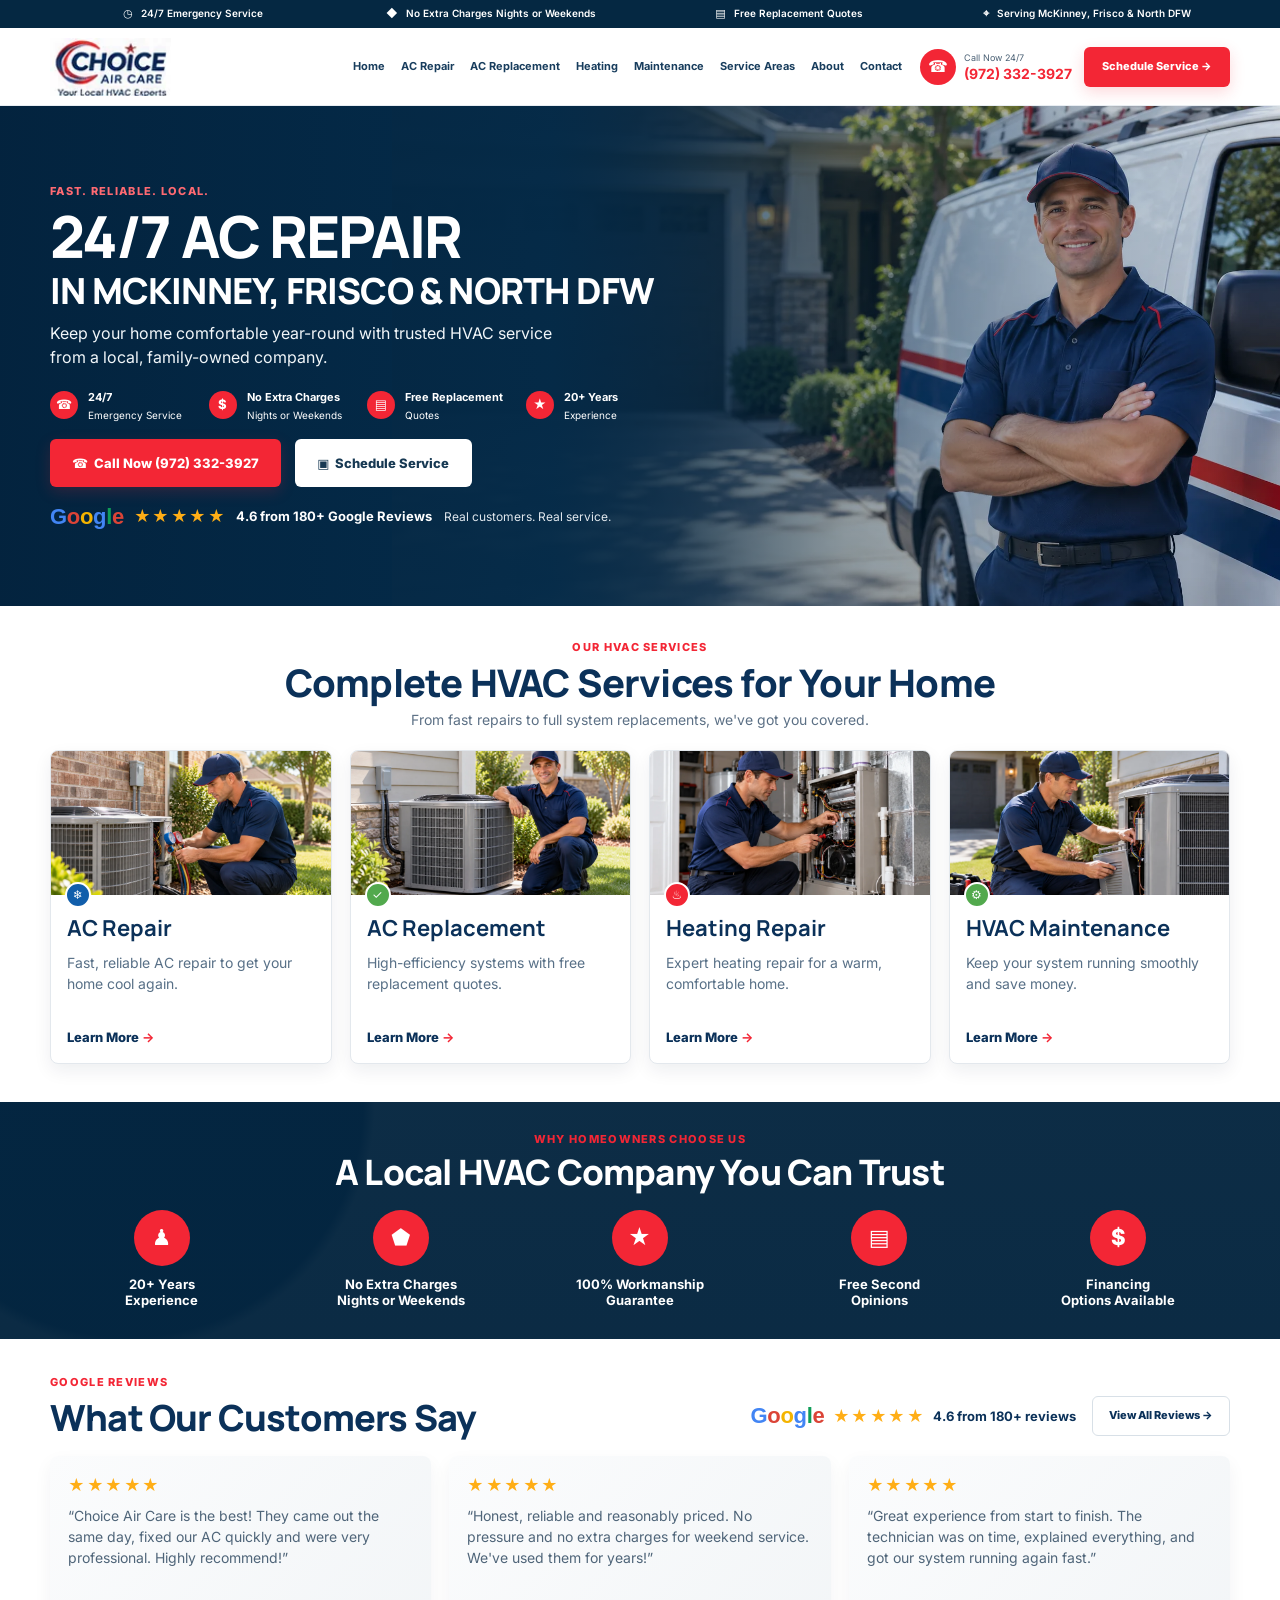
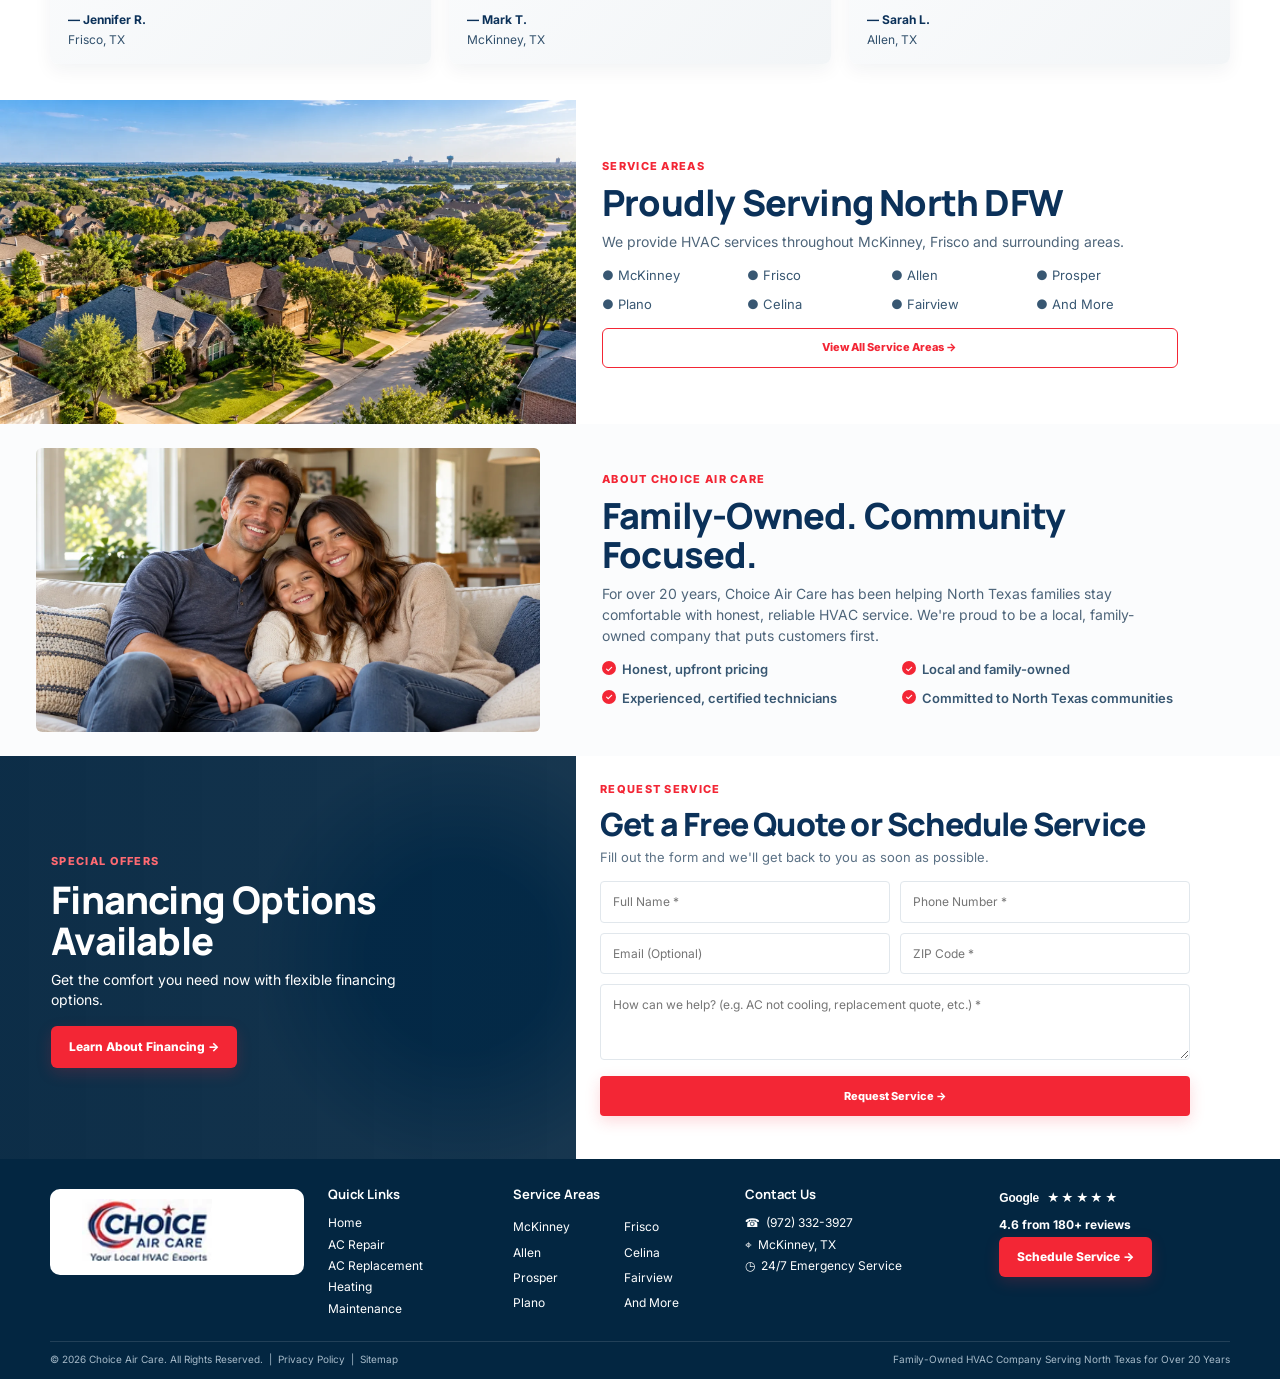
==== commit 00ea617d: "Optimize: convert images to WebP and update to 180+ reviews" ====
--- a/index.html
+++ b/index.html
@@ -1,400 +1,279 @@
-<!DOCTYPE html>
+<!doctype html>
 <html lang="en">
 <head>
-  <meta charset="UTF-8" />
-  <meta name="viewport" content="width=device-width, initial-scale=1.0" />
-  <meta name="description" content="Choice Air Care — conversion-focused 24/7 HVAC service in McKinney, Frisco and North DFW." />
-  <title>Choice Air Care — 24/7 HVAC Service in North DFW</title>
-  <link rel="preconnect" href="https://fonts.googleapis.com" />
-  <link rel="preconnect" href="https://fonts.gstatic.com" crossorigin />
-  <link href="https://fonts.googleapis.com/css2?family=Inter:wght@400;500;600;700;800&family=Manrope:wght@600;700;800&display=swap" rel="stylesheet" />
+  <meta charset="utf-8" />
+  <meta name="viewport" content="width=device-width,initial-scale=1" />
+  <meta name="description" content="Choice Air Care concept homepage — a conversion-focused HVAC landing page for McKinney, Frisco and North DFW." />
+  <title>Choice Air Care | 24/7 HVAC Service in North DFW</title>
+  <link rel="preconnect" href="https://fonts.googleapis.com">
+  <link rel="preconnect" href="https://fonts.gstatic.com" crossorigin>
+  <link href="https://fonts.googleapis.com/css2?family=Inter:wght@400;500;600;700;800&family=Manrope:wght@600;700;800&display=swap" rel="stylesheet">
   <link rel="stylesheet" href="styles.css" />
 </head>
 <body>
   <a class="skip-link" href="#main">Skip to content</a>
 
   <div class="topbar">
-    <div class="container topbar-inner">
-      <span>◷ 24/7 Emergency Service</span>
-      <span>◆ No extra charge nights or weekends</span>
-      <span>✓ Free replacement quotes</span>
-      <span>⌖ Serving McKinney, Frisco & North DFW</span>
+    <div class="container topbar__inner">
+      <span><b>◷</b> 24/7 Emergency Service</span>
+      <span><b>◆</b> No Extra Charges Nights or Weekends</span>
+      <span><b>▤</b> Free Replacement Quotes</span>
+      <span><b>⌖</b> Serving McKinney, Frisco &amp; North DFW</span>
     </div>
   </div>
 
-  <header class="site-header" id="siteHeader">
-    <div class="container nav-wrap">
-      <a class="brand" href="#top" aria-label="Choice Air Care home">
-        <span class="brand-mark">C</span>
-        <span class="brand-copy">
-          <strong>CHOICE <span>AIR CARE</span></strong>
-          <small>Your Local HVAC Experts</small>
-        </span>
+  <header class="header" id="header">
+    <div class="container nav">
+      <a class="logo" href="#top" aria-label="Choice Air Care home">
+        <img src="assets/logo.webp" alt="Choice Air Care — Your Local HVAC Experts" />
       </a>
 
-      <button class="menu-toggle" id="menuToggle" aria-label="Open navigation" aria-expanded="false">☰</button>
+      <button class="menu-button" id="menuButton" type="button" aria-expanded="false" aria-controls="mainNav" aria-label="Open menu">☰</button>
 
       <nav class="main-nav" id="mainNav" aria-label="Primary navigation">
-        <a href="#services">Services</a>
-        <a href="#why-us">Why Us</a>
-        <a href="#reviews">Reviews</a>
+        <a href="#top">Home</a>
+        <a href="#services">AC Repair</a>
+        <a href="#services">AC Replacement</a>
+        <a href="#services">Heating</a>
+        <a href="#services">Maintenance</a>
         <a href="#areas">Service Areas</a>
         <a href="#about">About</a>
         <a href="#contact">Contact</a>
       </nav>
 
-      <div class="header-actions">
-        <a class="phone-link" href="tel:+19723323927">
-          <span class="phone-icon">☎</span>
+      <div class="nav-actions">
+        <a class="nav-phone" href="tel:+19723323927" aria-label="Call Choice Air Care at 972 332 3927">
+          <span class="nav-phone__icon">☎</span>
           <span><small>Call Now 24/7</small><strong>(972) 332-3927</strong></span>
         </a>
-        <a class="btn btn-primary btn-small" href="#contact">Schedule Service →</a>
+        <a class="button button--red button--nav" href="#contact">Schedule Service →</a>
       </div>
     </div>
   </header>
 
   <main id="main">
     <section class="hero" id="top">
-      <div class="hero-glow hero-glow-one"></div>
-      <div class="hero-glow hero-glow-two"></div>
-      <div class="container hero-grid">
-        <div class="hero-copy reveal">
-          <p class="eyebrow">FAST. RELIABLE. LOCAL.</p>
-          <h1>24/7 AC Repair in <span>McKinney, Frisco &amp; North DFW</span></h1>
-          <p class="hero-lead">Get dependable heating and cooling help from a local team that makes booking easy, communicates clearly and treats your home with care.</p>
-
-          <div class="hero-benefits">
-            <div><b>24/7</b><span>Emergency Service</span></div>
-            <div><b>$0</b><span>Extra Nights/Weekends</span></div>
-            <div><b>Free</b><span>Replacement Quotes</span></div>
-            <div><b>20+</b><span>Years Experience</span></div>
-          </div>
-
-          <div class="hero-ctas">
-            <a class="btn btn-primary btn-lg" href="tel:+19723323927">☎ Call Now (972) 332-3927</a>
-            <a class="btn btn-secondary btn-lg" href="#contact">▣ Schedule Service</a>
-          </div>
-
-          <div class="rating-row" aria-label="Google rating">
-            <span class="google-badge" title="Google Verified Reviews">
-              <svg class="google-icon" viewBox="0 0 24 24" width="22" height="22" xmlns="http://www.w3.org/2000/svg">
-                <path d="M22.56 12.25c0-.78-.07-1.53-.2-2.25H12v4.26h5.92c-.26 1.37-1.04 2.53-2.21 3.31v2.77h3.57c2.08-1.92 3.28-4.74 3.28-8.09z" fill="#4285F4"/>
-                <path d="M12 23c2.97 0 5.46-.98 7.28-2.66l-3.57-2.77c-.98.66-2.23 1.06-3.71 1.06-2.86 0-5.29-1.93-6.16-4.53H2.18v2.84C3.99 20.53 7.7 23 12 23z" fill="#34A853"/>
-                <path d="M5.84 14.09c-.22-.66-.35-1.36-.35-2.09s.13-1.43.35-2.09V7.06H2.18C1.43 8.55 1 10.22 1 12s.43 3.45 1.18 4.94l2.85-2.22.81-.63z" fill="#FBBC05"/>
-                <path d="M12 5.38c1.62 0 3.06.56 4.21 1.64l3.15-3.15C17.45 2.09 14.97 1 12 1 7.7 1 3.99 3.47 2.18 7.06l3.66 2.84c.87-2.6 3.3-4.52 6.16-4.52z" fill="#EA4335"/>
-              </svg>
-            </span>
+      <div class="container hero__inner">
+        <div class="hero__copy">
+          <p class="kicker">FAST. RELIABLE. LOCAL.</p>
+          <h1>24/7 AC REPAIR <span>IN MCKINNEY, FRISCO &amp; NORTH DFW</span></h1>
+          <p class="hero__lede">Keep your home comfortable year-round with trusted HVAC service from a local, family-owned company.</p>
+
+          <div class="hero-points" aria-label="Service benefits">
+            <div><span class="round-icon">☎</span><p><strong>24/7</strong><small>Emergency Service</small></p></div>
+            <div><span class="round-icon">$</span><p><strong>No Extra Charges</strong><small>Nights or Weekends</small></p></div>
+            <div><span class="round-icon">▤</span><p><strong>Free Replacement</strong><small>Quotes</small></p></div>
+            <div><span class="round-icon">★</span><p><strong>20+ Years</strong><small>Experience</small></p></div>
+          </div>
+
+          <div class="hero-actions">
+            <a class="button button--red button--hero" href="tel:+19723323927">☎&nbsp; Call Now (972) 332-3927</a>
+            <a class="button button--white button--hero" href="#contact">▣&nbsp; Schedule Service</a>
+          </div>
+
+          <div class="google-line" aria-label="4.6 from 180 plus Google reviews">
+            <div class="google-wordmark" aria-hidden="true">
+              <span class="g-blue">G</span><span class="g-red">o</span><span class="g-yellow">o</span><span class="g-blue">g</span><span class="g-green">l</span><span class="g-red">e</span>
+            </div>
             <span class="stars">★★★★★</span>
-            <strong>4.6</strong>
-            <span>from 138+ Google reviews</span>
-            <i>Real customers. Real service.</i>
-          </div>
-        </div>
-
-        <div class="hero-visual reveal delay-1">
-          <div class="hero-image-card">
-            <img src="assets/hero-technician.jpg" alt="Choice Air Care certified technician servicing an air conditioner" class="hero-img" />
-            <div class="hero-image-overlay"></div>
-            
-            <div class="floating-badge badge-top">
-              <span class="badge-pulse"></span>
-              <div>
-                <strong>24/7 Rapid Dispatch</strong>
-                <small>McKinney, Frisco &amp; Beyond</small>
+            <strong>4.6 from 180+ Google Reviews</strong>
+            <span class="google-line__note">Real customers. Real service.</span>
+          </div>
+        </div>
+      </div>
+    </section>
+
+    <section class="services" id="services">
+      <div class="container">
+        <div class="section-title section-title--center">
+          <p class="kicker kicker--red">OUR HVAC SERVICES</p>
+          <h2>Complete HVAC Services for Your Home</h2>
+          <p>From fast repairs to full system replacements, we've got you covered.</p>
+        </div>
+
+        <div class="service-grid">
+          <article class="service-card">
+            <div class="service-card__media"><img src="assets/service-ac-repair.webp" loading="lazy" alt="Outdoor AC condenser units" /></div>
+            <div class="service-card__body">
+              <span class="service-badge">❄</span>
+              <h3>AC Repair</h3>
+              <p>Fast, reliable AC repair to get your home cool again.</p>
+              <a href="#contact">Learn More <b>→</b></a>
+            </div>
+          </article>
+
+          <article class="service-card">
+            <div class="service-card__media"><img src="assets/service-ac-replacement.webp" loading="lazy" alt="Residential air conditioning equipment" /></div>
+            <div class="service-card__body">
+              <span class="service-badge service-badge--green">✓</span>
+              <h3>AC Replacement</h3>
+              <p>High-efficiency systems with free replacement quotes.</p>
+              <a href="#contact">Learn More <b>→</b></a>
+            </div>
+          </article>
+
+          <article class="service-card">
+            <div class="service-card__media"><img src="assets/service-heating.webp" loading="lazy" alt="Home heating equipment" /></div>
+            <div class="service-card__body">
+              <span class="service-badge service-badge--red">♨</span>
+              <h3>Heating Repair</h3>
+              <p>Expert heating repair for a warm, comfortable home.</p>
+              <a href="#contact">Learn More <b>→</b></a>
+            </div>
+          </article>
+
+          <article class="service-card">
+            <div class="service-card__media"><img src="assets/service-maintenance.webp" loading="lazy" alt="HVAC technician servicing equipment" /></div>
+            <div class="service-card__body">
+              <span class="service-badge service-badge--green">⚙</span>
+              <h3>HVAC Maintenance</h3>
+              <p>Keep your system running smoothly and save money.</p>
+              <a href="#contact">Learn More <b>→</b></a>
+            </div>
+          </article>
+        </div>
+      </div>
+    </section>
+
+    <section class="trust" id="why-us">
+      <div class="container">
+        <div class="section-title section-title--center section-title--light trust__title">
+          <p class="kicker kicker--red">WHY HOMEOWNERS CHOOSE US</p>
+          <h2>A Local HVAC Company You Can Trust</h2>
+        </div>
+
+        <div class="trust-grid">
+          <div class="trust-item"><span>♟</span><strong>20+ Years<br>Experience</strong></div>
+          <div class="trust-item"><span>⬟</span><strong>No Extra Charges<br>Nights or Weekends</strong></div>
+          <div class="trust-item"><span>★</span><strong>100% Workmanship<br>Guarantee</strong></div>
+          <div class="trust-item"><span>▤</span><strong>Free Second<br>Opinions</strong></div>
+          <div class="trust-item"><span>$</span><strong>Financing<br>Options Available</strong></div>
+        </div>
+      </div>
+    </section>
+
+    <section class="reviews" id="reviews">
+      <div class="container">
+        <div class="reviews-heading">
+          <div>
+            <p class="kicker kicker--red">GOOGLE REVIEWS</p>
+            <h2>What Our Customers Say</h2>
+          </div>
+          <div class="reviews-heading__right">
+            <div class="rating-block">
+              <div class="google-wordmark" aria-hidden="true">
+                <span class="g-blue">G</span><span class="g-red">o</span><span class="g-yellow">o</span><span class="g-blue">g</span><span class="g-green">l</span><span class="g-red">e</span>
               </div>
-            </div>
-            
-            <div class="floating-badge badge-bottom">
-              <div class="badge-check">✓</div>
-              <div>
-                <strong>North DFW's Comfort Specialists</strong>
-                <small>Licensed · Insured · 100% Guaranteed</small>
-              </div>
-            </div>
-          </div>
-        </div>
-      </div>
-    </section>
-
-    <section class="section services" id="services">
-      <div class="container">
-        <div class="section-heading centered reveal">
-          <p class="eyebrow red">OUR HVAC SERVICES</p>
-          <h2>Complete HVAC Services for Your Home</h2>
-          <p>From urgent repairs to full system replacement, everything is designed to get homeowners to the right service fast.</p>
-        </div>
-
-        <div class="service-grid">
-          <article class="service-card reveal">
-            <div class="service-media">
-              <img src="assets/service-repair.jpg" alt="AC diagnostics and repair technician" loading="lazy" />
-              <span class="service-tag">Urgent Service</span>
-            </div>
-            <div class="service-body">
-              <div class="service-icon">❄</div>
-              <h3>AC Repair</h3>
-              <p>Fast diagnostics and practical repairs to get your home comfortable again quickly.</p>
-              <a href="#contact">Get AC Help →</a>
-            </div>
-          </article>
-
-          <article class="service-card reveal delay-1">
-            <div class="service-media">
-              <img src="assets/service-replacement.jpg" alt="High efficiency AC replacement unit installation" loading="lazy" />
-              <span class="service-tag">Free Quotes</span>
-            </div>
-            <div class="service-body">
-              <div class="service-icon">↻</div>
-              <h3>AC Replacement</h3>
-              <p>High-efficiency system options with clear replacement quotes and financing.</p>
-              <a href="#contact">Explore Replacement →</a>
-            </div>
-          </article>
-
-          <article class="service-card reveal delay-2">
-            <div class="service-media">
-              <img src="assets/service-heating.jpg" alt="Residential gas furnace and heating service" loading="lazy" />
-              <span class="service-tag">Winter Ready</span>
-            </div>
-            <div class="service-body">
-              <div class="service-icon">♨</div>
-              <h3>Heating Repair</h3>
-              <p>Reliable furnace and heating service for chilly North Texas nights.</p>
-              <a href="#contact">Heating Service →</a>
-            </div>
-          </article>
-
-          <article class="service-card reveal delay-3">
-            <div class="service-media">
-              <img src="assets/service-maintenance.jpg" alt="Seasonal HVAC maintenance tune up" loading="lazy" />
-              <span class="service-tag">Tune-Up</span>
-            </div>
-            <div class="service-body">
-              <div class="service-icon">⚙</div>
-              <h3>HVAC Maintenance</h3>
-              <p>Seasonal care that helps systems run smoothly and reduces surprise breakdowns.</p>
-              <a href="#contact">Book Maintenance →</a>
-            </div>
-          </article>
-        </div>
-      </div>
-    </section>
-
-    <section class="trust-band" id="why-us">
-      <div class="container">
-        <div class="section-heading centered light reveal">
-          <p class="eyebrow red">WHY HOMEOWNERS CHOOSE US</p>
-          <h2>A Local HVAC Company You Can Trust</h2>
-        </div>
-        <div class="trust-grid">
-          <div class="trust-item reveal"><span>20+</span><strong>Years Experience</strong><small>Local knowledge that matters.</small></div>
-          <div class="trust-item reveal delay-1"><span>24/7</span><strong>No Extra Charges</strong><small>Nights or weekends.</small></div>
-          <div class="trust-item reveal delay-2"><span>100%</span><strong>Workmanship Guarantee</strong><small>Confidence after the job.</small></div>
-          <div class="trust-item reveal delay-3"><span>FREE</span><strong>Second Opinions</strong><small>Know your options first.</small></div>
-          <div class="trust-item reveal"><span>$</span><strong>Financing Available</strong><small>Flexible payment options.</small></div>
-        </div>
-      </div>
-    </section>
-
-    <section class="section reviews" id="reviews">
-      <div class="container">
-        <div class="reviews-head reveal">
-          <div>
-            <p class="eyebrow red">GOOGLE REVIEWS</p>
-            <h2>What Our Customers Say</h2>
-          </div>
-          <div class="rating-summary">
-            <span class="google-badge-lg">
-              <svg viewBox="0 0 24 24" width="28" height="28" xmlns="http://www.w3.org/2000/svg">
-                <path d="M22.56 12.25c0-.78-.07-1.53-.2-2.25H12v4.26h5.92c-.26 1.37-1.04 2.53-2.21 3.31v2.77h3.57c2.08-1.92 3.28-4.74 3.28-8.09z" fill="#4285F4"/>
-                <path d="M12 23c2.97 0 5.46-.98 7.28-2.66l-3.57-2.77c-.98.66-2.23 1.06-3.71 1.06-2.86 0-5.29-1.93-6.16-4.53H2.18v2.84C3.99 20.53 7.7 23 12 23z" fill="#34A853"/>
-                <path d="M5.84 14.09c-.22-.66-.35-1.36-.35-2.09s.13-1.43.35-2.09V7.06H2.18C1.43 8.55 1 10.22 1 12s.43 3.45 1.18 4.94l2.85-2.22.81-.63z" fill="#FBBC05"/>
-                <path d="M12 5.38c1.62 0 3.06.56 4.21 1.64l3.15-3.15C17.45 2.09 14.97 1 12 1 7.7 1 3.99 3.47 2.18 7.06l3.66 2.84c.87-2.6 3.3-4.52 6.16-4.52z" fill="#EA4335"/>
-              </svg>
-            </span>
-            <div class="summary-details">
-              <div class="stars-line">
-                <span class="stars">★★★★★</span>
-                <strong>4.6</strong>
-              </div>
-              <small>Based on 138+ Google reviews</small>
-            </div>
+              <span class="stars">★★★★★</span>
+              <strong>4.6 from 180+ reviews</strong>
+            </div>
+            <a class="outline-button" href="#reviews">View All Reviews →</a>
           </div>
         </div>
 
         <div class="review-grid">
-          <article class="review-card reveal">
-            <div class="review-header">
-              <div class="reviewer-avatar avatar-j">JR</div>
-              <div class="reviewer-meta">
-                <strong>Jennifer R.</strong>
-                <span class="verified-tag">✓ Verified Customer · Frisco, TX</span>
-              </div>
-              <div class="card-google-logo" title="Google Review">
-                <svg viewBox="0 0 24 24" width="18" height="18" xmlns="http://www.w3.org/2000/svg">
-                  <path d="M22.56 12.25c0-.78-.07-1.53-.2-2.25H12v4.26h5.92c-.26 1.37-1.04 2.53-2.21 3.31v2.77h3.57c2.08-1.92 3.28-4.74 3.28-8.09z" fill="#4285F4"/>
-                  <path d="M12 23c2.97 0 5.46-.98 7.28-2.66l-3.57-2.77c-.98.66-2.23 1.06-3.71 1.06-2.86 0-5.29-1.93-6.16-4.53H2.18v2.84C3.99 20.53 7.7 23 12 23z" fill="#34A853"/>
-                  <path d="M5.84 14.09c-.22-.66-.35-1.36-.35-2.09s.13-1.43.35-2.09V7.06H2.18C1.43 8.55 1 10.22 1 12s.43 3.45 1.18 4.94l2.85-2.22.81-.63z" fill="#FBBC05"/>
-                  <path d="M12 5.38c1.62 0 3.06.56 4.21 1.64l3.15-3.15C17.45 2.09 14.97 1 12 1 7.7 1 3.99 3.47 2.18 7.06l3.66 2.84c.87-2.6 3.3-4.52 6.16-4.52z" fill="#EA4335"/>
-                </svg>
-              </div>
-            </div>
-            <div class="stars-date">
-              <span class="stars">★★★★★</span>
-              <span class="review-date">2 weeks ago</span>
-            </div>
-            <p>“Choice Air Care made the whole repair simple. The technician explained the issue clearly, gave us honest upfront pricing, and had our AC cooling again within an hour. Excellent service!”</p>
-          </article>
-
-          <article class="review-card reveal delay-1">
-            <div class="review-header">
-              <div class="reviewer-avatar avatar-m">MT</div>
-              <div class="reviewer-meta">
-                <strong>Mark T.</strong>
-                <span class="verified-tag">✓ Verified Customer · McKinney, TX</span>
-              </div>
-              <div class="card-google-logo" title="Google Review">
-                <svg viewBox="0 0 24 24" width="18" height="18" xmlns="http://www.w3.org/2000/svg">
-                  <path d="M22.56 12.25c0-.78-.07-1.53-.2-2.25H12v4.26h5.92c-.26 1.37-1.04 2.53-2.21 3.31v2.77h3.57c2.08-1.92 3.28-4.74 3.28-8.09z" fill="#4285F4"/>
-                  <path d="M12 23c2.97 0 5.46-.98 7.28-2.66l-3.57-2.77c-.98.66-2.23 1.06-3.71 1.06-2.86 0-5.29-1.93-6.16-4.53H2.18v2.84C3.99 20.53 7.7 23 12 23z" fill="#34A853"/>
-                  <path d="M5.84 14.09c-.22-.66-.35-1.36-.35-2.09s.13-1.43.35-2.09V7.06H2.18C1.43 8.55 1 10.22 1 12s.43 3.45 1.18 4.94l2.85-2.22.81-.63z" fill="#FBBC05"/>
-                  <path d="M12 5.38c1.62 0 3.06.56 4.21 1.64l3.15-3.15C17.45 2.09 14.97 1 12 1 7.7 1 3.99 3.47 2.18 7.06l3.66 2.84c.87-2.6 3.3-4.52 6.16-4.52z" fill="#EA4335"/>
-                </svg>
-              </div>
-            </div>
-            <div class="stars-date">
-              <span class="stars">★★★★★</span>
-              <span class="review-date">1 month ago</span>
-            </div>
-            <p>“Responsive, professional, and straightforward. I appreciated the clear options and no-pressure approach when deciding on system service. High integrity company that respects your home.”</p>
-          </article>
-
-          <article class="review-card reveal delay-2">
-            <div class="review-header">
-              <div class="reviewer-avatar avatar-s">SL</div>
-              <div class="reviewer-meta">
-                <strong>Sarah L.</strong>
-                <span class="verified-tag">✓ Verified Customer · Allen, TX</span>
-              </div>
-              <div class="card-google-logo" title="Google Review">
-                <svg viewBox="0 0 24 24" width="18" height="18" xmlns="http://www.w3.org/2000/svg">
-                  <path d="M22.56 12.25c0-.78-.07-1.53-.2-2.25H12v4.26h5.92c-.26 1.37-1.04 2.53-2.21 3.31v2.77h3.57c2.08-1.92 3.28-4.74 3.28-8.09z" fill="#4285F4"/>
-                  <path d="M12 23c2.97 0 5.46-.98 7.28-2.66l-3.57-2.77c-.98.66-2.23 1.06-3.71 1.06-2.86 0-5.29-1.93-6.16-4.53H2.18v2.84C3.99 20.53 7.7 23 12 23z" fill="#34A853"/>
-                  <path d="M5.84 14.09c-.22-.66-.35-1.36-.35-2.09s.13-1.43.35-2.09V7.06H2.18C1.43 8.55 1 10.22 1 12s.43 3.45 1.18 4.94l2.85-2.22.81-.63z" fill="#FBBC05"/>
-                  <path d="M12 5.38c1.62 0 3.06.56 4.21 1.64l3.15-3.15C17.45 2.09 14.97 1 12 1 7.7 1 3.99 3.47 2.18 7.06l3.66 2.84c.87-2.6 3.3-4.52 6.16-4.52z" fill="#EA4335"/>
-                </svg>
-              </div>
-            </div>
-            <div class="stars-date">
-              <span class="stars">★★★★★</span>
-              <span class="review-date">2 months ago</span>
-            </div>
-            <p>“A smooth experience from the first call to the finished job. Friendly service, prompt arrival, and excellent communication. They keep our HVAC system running peak and efficient.”</p>
-          </article>
-        </div>
-      </div>
-    </section>
-
-    <section class="section areas" id="areas">
-      <div class="container split-card reveal">
-        <div class="area-media-box">
-          <img src="assets/service-areas.jpg" alt="Suburban homes in McKinney and Frisco North DFW" class="area-img" loading="lazy" />
-          <div class="area-media-overlay">
-            <span class="area-badge">NORTH DFW COVERAGE</span>
-            <h3>Fast Dispatch to Your Neighborhood</h3>
-            <p>Serving Collin, Denton &amp; Northern Dallas Counties.</p>
-          </div>
-        </div>
-        <div class="area-copy">
-          <p class="eyebrow red">SERVICE AREAS</p>
-          <h2>Proudly Serving North DFW</h2>
-          <p>Fast, local HVAC help across McKinney, Frisco and surrounding North Texas communities.</p>
-          <div class="area-list">
-            <span>⌖ McKinney</span><span>⌖ Frisco</span><span>⌖ Allen</span><span>⌖ Prosper</span>
-            <span>⌖ Plano</span><span>⌖ Celina</span><span>⌖ Fairview</span><span>⌖ Little Elm</span>
-          </div>
-          <a class="text-link" href="#contact">Check Service Availability in Your Area →</a>
-        </div>
-      </div>
-    </section>
-
-    <section class="section about" id="about">
-      <div class="container about-grid">
-        <div class="about-media-box reveal">
-          <img src="assets/about-team.jpg" alt="Choice Air Care dedicated HVAC technician team" class="about-img" loading="lazy" />
-          <div class="about-badge-card">
-            <strong>LOCAL • FAMILY-OWNED • NORTH TEXAS</strong>
-            <span>Dedicated to Home Comfort Since 2004</span>
-          </div>
-        </div>
-        <div class="about-copy reveal delay-1">
-          <p class="eyebrow red">ABOUT CHOICE AIR CARE</p>
-          <h2>Family-Owned. Community Focused.</h2>
-          <p>For over 20 years, Choice Air Care has helped North Texas homeowners stay comfortable with honest recommendations, dependable workmanship and responsive local service.</p>
-          <ul class="check-list">
-            <li>Honest, upfront recommendations</li>
-            <li>Local and family-owned</li>
-            <li>Experienced, certified professionals</li>
-            <li>Committed to North Texas communities</li>
-          </ul>
-        </div>
+          <article class="review-card">
+            <div class="stars">★★★★★</div>
+            <p>“Choice Air Care is the best! They came out the same day, fixed our AC quickly and were very professional. Highly recommend!”</p>
+            <strong>— Jennifer R.</strong><span>Frisco, TX</span>
+          </article>
+          <article class="review-card">
+            <div class="stars">★★★★★</div>
+            <p>“Honest, reliable and reasonably priced. No pressure and no extra charges for weekend service. We've used them for years!”</p>
+            <strong>— Mark T.</strong><span>McKinney, TX</span>
+          </article>
+          <article class="review-card">
+            <div class="stars">★★★★★</div>
+            <p>“Great experience from start to finish. The technician was on time, explained everything, and got our system running again fast.”</p>
+            <strong>— Sarah L.</strong><span>Allen, TX</span>
+          </article>
+        </div>
+      </div>
+    </section>
+
+    <section class="split-section areas" id="areas">
+      <div class="split-section__image area-image"><img src="assets/service-area.webp" loading="lazy" alt="Residential neighborhood in North DFW" /></div>
+      <div class="split-section__copy">
+        <p class="kicker kicker--red">SERVICE AREAS</p>
+        <h2>Proudly Serving North DFW</h2>
+        <p>We provide HVAC services throughout McKinney, Frisco and surrounding areas.</p>
+        <div class="area-list">
+          <span>● McKinney</span><span>● Frisco</span><span>● Allen</span><span>● Prosper</span>
+          <span>● Plano</span><span>● Celina</span><span>● Fairview</span><span>● And More</span>
+        </div>
+        <a class="outline-button outline-button--red" href="#contact">View All Service Areas →</a>
+      </div>
+    </section>
+
+    <section class="split-section about" id="about">
+      <div class="split-section__image family-image"><img src="assets/family.webp" loading="lazy" alt="A local family at home" /></div>
+      <div class="split-section__copy about__copy">
+        <p class="kicker kicker--red">ABOUT CHOICE AIR CARE</p>
+        <h2>Family-Owned. Community Focused.</h2>
+        <p>For over 20 years, Choice Air Care has been helping North Texas families stay comfortable with honest, reliable HVAC service. We're proud to be a local, family-owned company that puts customers first.</p>
+        <ul class="checks">
+          <li>Honest, upfront pricing</li>
+          <li>Local and family-owned</li>
+          <li>Experienced, certified technicians</li>
+          <li>Committed to North Texas communities</li>
+        </ul>
       </div>
     </section>
 
     <section class="conversion" id="contact">
-      <div class="container conversion-grid">
-        <div class="finance-card reveal">
-          <p class="eyebrow">SPECIAL OFFERS</p>
-          <h2>Comfort Now. Flexible Payments.</h2>
-          <p>Make bigger HVAC projects easier to manage with flexible financing options for qualified homeowners. Get peace of mind without financial strain.</p>
-          <div class="offer-pill">✓ 0% Interest Options Available</div>
-          <a class="btn btn-secondary" href="#quoteForm">Learn About Financing →</a>
-        </div>
-
-        <div class="quote-card reveal delay-1">
-          <p class="eyebrow red">REQUEST SERVICE</p>
-          <h2>Get a Free Quote or Schedule Service</h2>
-          <p>Tell us what’s going on and a team member will follow up right away.</p>
-          <form id="quoteForm" class="quote-form">
-            <div class="form-grid">
-              <label>Full Name<input required name="name" type="text" placeholder="Your name" /></label>
-              <label>Phone Number<input required name="phone" type="tel" placeholder="(972) 555-0199" /></label>
-              <label>Email <small>(optional)</small><input name="email" type="email" placeholder="you@example.com" /></label>
-              <label>ZIP Code<input required name="zip" inputmode="numeric" type="text" placeholder="75033" /></label>
-            </div>
-            <label>How can we help?<textarea required name="message" rows="4" placeholder="e.g. AC not cooling, replacement quote, annual tune-up..."></textarea></label>
-            <button class="btn btn-primary btn-full" type="submit">Request Service →</button>
-            <p class="form-status" id="formStatus" role="status" aria-live="polite"></p>
-          </form>
-        </div>
+      <div class="conversion__finance">
+        <div>
+          <p class="kicker">SPECIAL OFFERS</p>
+          <h2>Financing Options Available</h2>
+          <p>Get the comfort you need now with flexible financing options.</p>
+          <a class="button button--red" href="#quoteForm">Learn About Financing →</a>
+        </div>
+      </div>
+
+      <div class="conversion__form">
+        <p class="kicker kicker--red">REQUEST SERVICE</p>
+        <h2>Get a Free Quote or Schedule Service</h2>
+        <p>Fill out the form and we'll get back to you as soon as possible.</p>
+        <form id="quoteForm" class="quote-form">
+          <div class="form-grid">
+            <input aria-label="Full Name" required name="name" placeholder="Full Name *" />
+            <input aria-label="Phone Number" required name="phone" type="tel" placeholder="Phone Number *" />
+            <input aria-label="Email" name="email" type="email" placeholder="Email (Optional)" />
+            <input aria-label="ZIP Code" required name="zip" inputmode="numeric" placeholder="ZIP Code *" />
+          </div>
+          <textarea aria-label="How can we help?" required name="message" rows="3" placeholder="How can we help? (e.g. AC not cooling, replacement quote, etc.) *"></textarea>
+          <button class="button button--red button--full" type="submit">Request Service →</button>
+          <p id="formStatus" class="form-status" aria-live="polite"></p>
+        </form>
       </div>
     </section>
   </main>
 
-  <footer class="site-footer">
+  <footer class="footer">
     <div class="container footer-grid">
-      <div>
-        <a class="brand footer-brand" href="#top">
-          <span class="brand-mark">C</span>
-          <span class="brand-copy"><strong>CHOICE <span>AIR CARE</span></strong><small>Your Local HVAC Experts</small></span>
+      <div class="footer-brand">
+        <a class="footer-logo-box" href="#top" aria-label="Choice Air Care home">
+          <img src="assets/logo.webp" alt="Choice Air Care — Your Local HVAC Experts" />
         </a>
-        <p>A conversion-focused HVAC company serving McKinney, Frisco, and all of North DFW.</p>
-      </div>
-      <div><h3>Quick Links</h3><a href="#services">Services</a><a href="#reviews">Reviews</a><a href="#areas">Service Areas</a><a href="#about">About</a></div>
-      <div><h3>Service Areas</h3><span>McKinney</span><span>Frisco</span><span>Allen</span><span>Prosper</span><span>Plano</span></div>
-      <div><h3>Contact</h3><a href="tel:+19723323927">(972) 332-3927</a><span>North DFW, Texas</span><span>24/7 Emergency Service</span><a class="btn btn-primary btn-small" href="#contact">Schedule Service →</a></div>
+      </div>
+      <div><h3>Quick Links</h3><a href="#top">Home</a><a href="#services">AC Repair</a><a href="#services">AC Replacement</a><a href="#services">Heating</a><a href="#services">Maintenance</a></div>
+      <div><h3>Service Areas</h3><div class="footer-areas"><span>McKinney</span><span>Frisco</span><span>Allen</span><span>Celina</span><span>Prosper</span><span>Fairview</span><span>Plano</span><span>And More</span></div></div>
+      <div><h3>Contact Us</h3><a href="tel:+19723323927">☎ &nbsp;(972) 332-3927</a><span>⌖ &nbsp;McKinney, TX</span><span>◷ &nbsp;24/7 Emergency Service</span></div>
+      <div class="footer-rating">
+        <div class="footer-rating__top">
+          <div class="google-wordmark" aria-hidden="true">
+            <span class="g-blue">G</span><span class="g-red">o</span><span class="g-yellow">o</span><span class="g-blue">g</span><span class="g-green">l</span><span class="g-red">e</span>
+          </div>
+          <span class="stars">★★★★★</span>
+        </div>
+        <strong>4.6 from 180+ reviews</strong>
+        <a class="button button--red button--footer" href="#contact">Schedule Service →</a>
+      </div>
     </div>
-    <div class="container footer-bottom">
-      <span>© <span id="year"></span> Choice Air Care. All rights reserved.</span>
-      <span>Privacy Policy · Terms of Service · Licensed HVAC TACLA#</span>
-    </div>
+    <div class="container footer-bottom"><span>© <span id="year"></span> Choice Air Care. All Rights Reserved. &nbsp;|&nbsp; Privacy Policy &nbsp;|&nbsp; Sitemap</span><span>Family-Owned HVAC Company Serving North Texas for Over 20 Years</span></div>
   </footer>
 
-  <div class="mobile-cta" aria-label="Quick contact actions">
-    <a href="tel:+19723323927">☎ Call (972) 332-3927</a>
-    <a href="#contact">Schedule Service</a>
-  </div>
-
+  <div class="mobile-cta"><a href="tel:+19723323927">☎ Call Now</a><a href="#contact">Schedule Service</a></div>
   <script src="script.js"></script>
 </body>
 </html>
--- a/styles.css
+++ b/styles.css
@@ -1,299 +1,68 @@
-:root {
-  --navy: #062949;
-  --navy-2: #0a385f;
-  --navy-3: #0e4d80;
-  --red: #ee2c39;
-  --red-dark: #cb1e2a;
-  --blue: #125fa0;
-  --gold: #f5a623;
-  --google-yellow: #fbbc04;
-  --ink: #102a43;
-  --muted: #61758a;
-  --line: #dbe4ec;
-  --bg: #f6f9fc;
-  --white: #ffffff;
-  --shadow: 0 18px 45px rgba(4, 35, 61, 0.12);
-  --shadow-lg: 0 25px 60px rgba(4, 35, 61, 0.22);
-  --radius: 20px;
+:root{
+  --navy:#052d50;
+  --navy-dark:#032540;
+  --red:#f32635;
+  --red-dark:#dc1727;
+  --blue:#0b5b9b;
+  --gold:#ffae16;
+  --ink:#0b3159;
+  --muted:#5c7085;
+  --line:#e3e9ee;
+  --soft:#f7f9fb;
 }
+*{box-sizing:border-box}
+html{scroll-behavior:smooth}
+body{margin:0;font-family:Inter,system-ui,-apple-system,"Segoe UI",sans-serif;color:var(--ink);background:#fff;line-height:1.45}
+a{color:inherit;text-decoration:none}img{display:block;max-width:100%}button,input,textarea{font:inherit}
+.container{width:min(1180px,calc(100% - 68px));margin-inline:auto}
+.skip-link{position:fixed;left:8px;top:-60px;background:#fff;padding:8px 12px;z-index:999;border-radius:6px}.skip-link:focus{top:8px}
 
-* { box-sizing: border-box; }
-html { scroll-behavior: smooth; }
-body {
-  margin: 0;
-  color: var(--ink);
-  background: var(--white);
-  font-family: Inter, system-ui, -apple-system, BlinkMacSystemFont, "Segoe UI", sans-serif;
-  line-height: 1.6;
+.topbar{min-height:28px;background:#052842;color:#fff;font-size:10px;font-weight:600}.topbar__inner{min-height:28px;display:grid;grid-template-columns:repeat(4,1fr);align-items:center;text-align:center;gap:12px;padding:4px 0}.topbar b{font-size:11px;margin-right:5px}
+.header{height:78px;background:#fff;border-bottom:1px solid #e8edf2;position:sticky;top:0;z-index:60}.nav{height:78px;display:flex;align-items:center;gap:18px}.logo{width:148px;flex:0 0 148px}.logo img{width:148px;height:58px;object-fit:contain;object-position:left center}
+.main-nav{display:flex;align-items:center;gap:16px;margin-left:auto;white-space:nowrap}.main-nav a{font-size:11px;font-weight:700;color:#183d5d}.main-nav a:hover{color:var(--red)}
+.nav-actions{display:flex;align-items:center;gap:12px}.nav-phone{display:flex;align-items:center;gap:8px}.nav-phone__icon{width:36px;height:36px;border-radius:50%;display:grid;place-items:center;background:var(--red);color:#fff;font-size:16px}.nav-phone small{display:block;font-size:9px;line-height:1;color:#4b6175}.nav-phone strong{display:block;color:var(--red);font-size:14px;line-height:1.1;margin-top:4px}.menu-button{display:none;margin-left:auto;border:0;background:transparent;color:var(--navy);font-size:24px}
+.button{display:inline-flex;align-items:center;justify-content:center;border:0;border-radius:6px;font-weight:800;transition:.18s ease;padding:11px 18px;cursor:pointer}.button:hover{transform:translateY(-1px)}.button--red{background:var(--red);color:#fff;box-shadow:0 5px 15px rgba(243,38,53,.18)}.button--red:hover{background:var(--red-dark)}.button--white{background:#fff;color:#173953}.button--nav{font-size:11px;padding:12px 18px;border-radius:6px}.button--full{width:100%}.button--footer{font-size:11px;margin-top:12px;padding:11px 18px}
+
+.kicker{margin:0 0 9px;font-weight:800;font-size:11px;letter-spacing:1.3px;color:#ff6a72}.kicker--red{color:var(--red)}
+h1,h2,h3{font-family:Manrope,Inter,sans-serif}
+
+.hero{min-height:500px;color:#fff;position:relative;overflow:hidden;background:#062e50}.hero::before{content:"";position:absolute;inset:0;background:linear-gradient(90deg,rgba(3,35,62,.98) 0%,rgba(4,43,73,.95) 43%,rgba(4,45,75,.44) 66%,rgba(3,36,63,.14) 100%),url("assets/hero-tech.webp") right center/auto 100% no-repeat}.hero__inner{min-height:500px;position:relative;z-index:1;display:flex;align-items:center}.hero__copy{width:58%;padding:28px 0}.hero h1{font-size:58px;line-height:.98;letter-spacing:-1.9px;margin:0 0 12px;color:#fff;font-weight:800}.hero h1 span{display:block;font-size:36px;letter-spacing:-.8px;margin-top:8px}.hero__lede{font-size:16px;line-height:1.5;max-width:520px;color:#f1f6f9;margin:0 0 22px}
+.hero-points{display:grid;grid-template-columns:repeat(4,1fr);gap:14px;max-width:620px;margin-bottom:18px}.hero-points>div{display:flex;gap:10px;align-items:flex-start;min-width:0}.round-icon{width:28px;height:28px;display:grid;place-items:center;flex:0 0 28px;border-radius:50%;background:var(--red);color:#fff;font-size:13px;font-weight:800}.hero-points p{margin:0;line-height:1.18}.hero-points strong{display:block;color:#fff;font-size:11px;white-space:nowrap}.hero-points small{display:block;color:#fff;font-size:10px;margin-top:6px;white-space:nowrap}
+.hero-actions{display:flex;gap:14px;margin-top:6px;flex-wrap:wrap}.button--hero{height:48px;font-size:13px;padding:0 22px}.google-line{display:flex;align-items:center;gap:10px;margin-top:18px;font-size:12px;color:#fff;flex-wrap:wrap}.google-line strong{font-size:13px}.google-line__note{margin-left:2px;color:#e1e8ee}
+
+.google-wordmark{display:inline-flex;align-items:center;font-weight:800;letter-spacing:-.3px;font-family:Arial,Helvetica,sans-serif;font-size:22px;line-height:1}.g-blue{color:#4285F4}.g-red{color:#DB4437}.g-yellow{color:#F4B400}.g-green{color:#0F9D58}.stars{color:var(--gold);letter-spacing:1.5px;font-size:16px}
+
+.services{padding:34px 0 38px;background:#fff}.section-title--center{text-align:center}.section-title .kicker{margin-bottom:6px}.section-title h2,.reviews h2,.split-section h2,.conversion h2{margin:0;color:#0b3159;font-weight:800;letter-spacing:-.8px}.section-title h2{font-size:38px;line-height:1.08}.section-title>p:last-child{margin:7px 0 20px;color:var(--muted);font-size:14px}.service-grid{display:grid;grid-template-columns:repeat(4,1fr);gap:18px}.service-card{display:flex;flex-direction:column;border:1px solid #e3e8ed;border-radius:8px;overflow:hidden;background:#fff;box-shadow:0 7px 18px rgba(3,35,62,.07)}.service-card__media{aspect-ratio:1.95/1;overflow:hidden}.service-card__media img{width:100%;height:100%;object-fit:cover;object-position:center}.service-card__body{position:relative;padding:18px 16px 16px;display:flex;flex-direction:column;flex:1}.service-badge{position:absolute;left:14px;top:-13px;width:26px;height:26px;border-radius:50%;display:grid;place-items:center;color:#fff;background:#115eab;font-size:12px;border:2px solid #fff}.service-badge--green{background:#52a94d}.service-badge--red{background:var(--red)}.service-card h3{font-size:22px;margin:0 0 8px;color:#0b3159}.service-card p{font-size:14px;line-height:1.5;color:#587087;margin:0 0 12px;min-height:64px}.service-card a{display:inline-block;margin-top:auto;font-size:13px;font-weight:800}.service-card a b{color:var(--red)}
+
+.trust{padding:30px 0;background:linear-gradient(rgba(3,36,62,.96),rgba(3,36,62,.97)),radial-gradient(circle at 10% 0%,#174f80 0 20%,transparent 21%);color:#fff}.trust__title{margin-bottom:18px}.section-title--light h2{color:#fff;font-size:35px}.trust-grid{display:grid;grid-template-columns:repeat(5,1fr);gap:16px;text-align:center}.trust-item span{width:56px;height:56px;border-radius:50%;margin:0 auto 10px;display:grid;place-items:center;background:var(--red);color:#fff;font-size:22px;font-weight:800}.trust-item strong{display:block;font-size:13px;line-height:1.25;color:#fff}
+
+.reviews{padding:36px 0;background:#fff}.reviews-heading{display:flex;align-items:end;justify-content:space-between;margin-bottom:20px;gap:20px}.reviews-heading h2{font-size:36px;line-height:1.02}.reviews-heading__right{display:flex;align-items:center;gap:16px;flex-wrap:wrap}.rating-block{display:flex;align-items:center;gap:8px;flex-wrap:wrap}.rating-block strong{font-size:13px}.outline-button{display:inline-flex;align-items:center;justify-content:center;min-height:40px;padding:0 16px;border:1px solid #d8e0e7;border-radius:6px;background:#fff;font-size:11px;font-weight:800}.outline-button--red{min-height:40px;color:var(--red);border-color:var(--red)}.review-grid{display:grid;grid-template-columns:repeat(3,1fr);gap:18px}.review-card{padding:18px 18px 16px;border-radius:8px;background:linear-gradient(135deg,#fbfcfd,#f2f5f7);box-shadow:0 7px 18px rgba(3,35,62,.05)}.review-card .stars{font-size:16px}.review-card p{font-size:14px;line-height:1.5;color:#4f6579;margin:8px 0 10px;min-height:96px}.review-card strong,.review-card span{display:block;font-size:12px}.review-card span{margin-top:2px;color:#31506c}
+
+.split-section{display:grid;grid-template-columns:45% 55%;background:#fff}.split-section__image{overflow:hidden;min-height:300px}.split-section__image img{width:100%;height:100%;object-fit:cover}.split-section__copy{padding:28px 8vw 26px 26px;display:flex;flex-direction:column;justify-content:center}.split-section h2{font-size:36px;line-height:1.08}.split-section__copy>p:not(.kicker){font-size:14px;color:#4e657a;max-width:540px;margin:8px 0 14px;line-height:1.5}.area-list{display:grid;grid-template-columns:repeat(4,1fr);gap:10px 18px;margin-bottom:14px;max-width:560px}.area-list span{font-size:13px;color:#385772}.about{background:#fbfcfd}.about .split-section__image{padding:24px 36px;display:flex}.family-image img{border-radius:6px;object-fit:cover}.about__copy{padding-top:22px;padding-bottom:22px}.checks{list-style:none;padding:0;margin:0;display:grid;grid-template-columns:repeat(2,1fr);gap:10px 24px;max-width:600px}.checks li{font-size:13px;color:#385772;font-weight:600;position:relative;padding-left:20px}.checks li::before{content:"✓";position:absolute;left:0;top:1px;width:14px;height:14px;border-radius:50%;display:grid;place-items:center;background:var(--red);color:#fff;font-size:9px}
+
+.conversion{display:grid;grid-template-columns:45% 55%;background:#fff}.conversion__finance{padding:36px 5vw 30px 4vw;display:flex;align-items:center;color:#fff;background:linear-gradient(90deg,rgba(3,37,64,.96),rgba(3,37,64,.92)),radial-gradient(circle at 80% 50%,#0a5e98 0 18%,transparent 42%)}.conversion__finance h2{font-size:38px;color:#fff;line-height:1.08}.conversion__finance p:not(.kicker){font-size:14px;color:#fff;margin:9px 0 16px;max-width:380px}.conversion__finance .button{font-size:12px;padding:12px 18px}.conversion__form{padding:26px 7vw 24px 24px}.conversion__form h2{font-size:32px;line-height:1.08}.conversion__form>p:not(.kicker){font-size:13px;color:#5b7185;margin:7px 0 14px}.form-grid{display:grid;grid-template-columns:repeat(2,1fr);gap:10px}.quote-form input,.quote-form textarea{width:100%;border:1px solid #e1e7ec;background:#fff;border-radius:4px;padding:11px 12px;color:#25435f;font-size:12px;outline:none}.quote-form textarea{resize:vertical;margin:10px 0;min-height:72px}.quote-form input:focus,.quote-form textarea:focus{border-color:#8aa9c0}.quote-form .button{height:40px;font-size:11px;border-radius:4px}.form-status{margin:5px 0 0;min-height:14px;font-size:11px;color:#1a7b4d}
+
+.footer{padding:26px 0 12px;background:#032641;color:#fff}.footer-grid{display:grid;grid-template-columns:1.1fr .7fr .9fr 1fr 1fr;gap:24px;align-items:start}.footer-grid h3{margin:0 0 10px;font-size:13px}.footer-grid a,.footer-grid span{display:block;color:#fff;font-size:12px;margin:4px 0}.footer-logo-box{display:inline-flex;align-items:center;justify-content:center;background:#fff;border-radius:10px;padding:10px 12px;min-height:86px}.footer-logo-box img{width:170px;height:62px;object-fit:contain}.footer-areas{display:grid;grid-template-columns:repeat(2,1fr);column-gap:14px}.footer-rating{display:flex;flex-direction:column;align-items:flex-start}.footer-rating__top{display:flex;align-items:center;gap:8px;flex-wrap:wrap}.footer-rating strong{font-size:12px;margin-top:5px}.footer-bottom{display:flex;justify-content:space-between;border-top:1px solid rgba(255,255,255,.12);margin-top:20px;padding-top:10px;gap:16px}.footer-bottom span{font-size:10px;color:#a6bac9}
+
+.mobile-cta{display:none;position:fixed;z-index:90;left:10px;right:10px;bottom:10px;border-radius:8px;overflow:hidden;box-shadow:0 10px 25px rgba(3,35,62,.25)}.mobile-cta a{flex:1;padding:12px;text-align:center;font-size:12px;font-weight:800;color:#fff}.mobile-cta a:first-child{background:var(--red)}.mobile-cta a:last-child{background:var(--navy)}
+
+@media(max-width:1120px){
+  .container{width:min(100% - 34px,1180px)}
+  .hero h1{font-size:50px}.hero h1 span{font-size:32px}
+  .service-card h3{font-size:18px}
 }
-img { max-width: 100%; display: block; }
-a { color: inherit; text-decoration: none; }
-button, input, textarea { font: inherit; }
-.container { width: min(1180px, calc(100% - 40px)); margin-inline: auto; }
-.section { padding: 96px 0; }
-.skip-link { position: fixed; left: 12px; top: -50px; z-index: 9999; background: #fff; padding: 10px 14px; border-radius: 8px; }
-.skip-link:focus { top: 12px; }
-
-/* Top bar */
-.topbar { background: #031f37; color: rgba(255,255,255,.92); font-size: 12px; }
-.topbar-inner { min-height: 34px; display: grid; grid-template-columns: repeat(4, 1fr); gap: 14px; align-items: center; text-align: center; }
-
-/* Header & Navigation */
-.site-header { position: sticky; top: 0; z-index: 50; background: rgba(255,255,255,.96); border-bottom: 1px solid rgba(10,56,95,.08); backdrop-filter: blur(14px); transition: box-shadow .25s ease; }
-.site-header.scrolled { box-shadow: 0 10px 30px rgba(3,31,55,.1); }
-.nav-wrap { min-height: 78px; display: flex; align-items: center; gap: 26px; }
-.brand { display: flex; align-items: center; gap: 10px; min-width: 220px; }
-.brand-mark { width: 52px; height: 52px; border-radius: 50%; display: grid; place-items: center; color: var(--red); font: 800 32px/1 Manrope, sans-serif; border: 4px solid var(--navy); box-shadow: inset 0 0 0 4px white; background: linear-gradient(135deg, #fff, #e7f1f8); }
-.brand-copy { display: flex; flex-direction: column; line-height: 1.05; }
-.brand-copy strong { font: 800 17px/1 Manrope, sans-serif; color: var(--navy); letter-spacing: -.4px; }
-.brand-copy strong span { color: var(--blue); }
-.brand-copy small { margin-top: 6px; color: var(--muted); font-size: 10px; }
-.main-nav { display: flex; align-items: center; gap: 20px; margin-left: auto; }
-.main-nav a { font-size: 13px; font-weight: 700; color: #24445f; transition: color .15s; }
-.main-nav a:hover { color: var(--red); }
-.header-actions { display: flex; align-items: center; gap: 14px; }
-.phone-link { display: flex; align-items: center; gap: 9px; }
-.phone-link small { display: block; color: var(--muted); font-size: 10px; line-height: 1; }
-.phone-link strong { color: var(--red); font-size: 14px; white-space: nowrap; }
-.phone-icon { width: 35px; height: 35px; border-radius: 50%; background: var(--red); color: white; display: grid; place-items: center; }
-.menu-toggle { display: none; border: 0; background: transparent; font-size: 26px; color: var(--navy); cursor: pointer; }
-
-/* Buttons */
-.btn { display: inline-flex; align-items: center; justify-content: center; border-radius: 12px; padding: 13px 18px; font-weight: 800; border: 1px solid transparent; transition: transform .2s ease, box-shadow .2s ease, background .2s ease; cursor: pointer; }
-.btn:hover { transform: translateY(-2px); }
-.btn-primary { background: linear-gradient(135deg, #f43a46, #e51f2e); color: white; box-shadow: 0 12px 25px rgba(238,44,57,.23); }
-.btn-primary:hover { background: var(--red-dark); }
-.btn-secondary { background: white; color: var(--navy); border-color: rgba(255,255,255,.45); box-shadow: 0 12px 24px rgba(3,31,55,.13); }
-.btn-small { padding: 10px 14px; font-size: 12px; }
-.btn-lg { padding: 16px 20px; }
-.btn-full { width: 100%; }
-
-/* Hero Section */
-.hero { position: relative; isolation: isolate; overflow: hidden; color: white; background: linear-gradient(105deg, #041f37 0%, #07375e 58%, #0a4773 100%); padding: 88px 0 84px; }
-.hero::before { content: ""; position: absolute; inset: 0; z-index: -2; opacity: .22; background-image: linear-gradient(rgba(255,255,255,.055) 1px, transparent 1px), linear-gradient(90deg, rgba(255,255,255,.055) 1px, transparent 1px); background-size: 50px 50px; mask-image: linear-gradient(90deg, #000 0%, transparent 80%); }
-.hero-glow { position: absolute; border-radius: 50%; filter: blur(35px); z-index: -1; }
-.hero-glow-one { width: 420px; height: 420px; right: 7%; top: 6%; background: rgba(21, 113, 181, .32); }
-.hero-glow-two { width: 260px; height: 260px; left: 20%; bottom: -130px; background: rgba(238,44,57,.11); }
-.hero-grid { display: grid; grid-template-columns: 1.05fr .95fr; gap: 54px; align-items: center; }
-.eyebrow { margin: 0 0 12px; font-size: 12px; font-weight: 800; letter-spacing: 1.6px; text-transform: uppercase; color: #ff7d86; }
-.eyebrow.red { color: var(--red); }
-.hero h1, .section h2, .conversion h2, .site-footer h3 { font-family: Manrope, Inter, sans-serif; }
-.hero h1 { margin: 0; max-width: 780px; font-size: clamp(40px, 5.2vw, 68px); line-height: 1.02; letter-spacing: -2.8px; }
-.hero h1 span { color: #d8ebfa; }
-.hero-lead { max-width: 680px; margin: 22px 0 0; color: #d7e4ef; font-size: 17px; line-height: 1.65; }
-.hero-benefits { margin: 28px 0 26px; display: grid; grid-template-columns: repeat(4, 1fr); gap: 12px; }
-.hero-benefits div { min-height: 78px; padding: 12px 14px; background: rgba(255,255,255,.07); border: 1px solid rgba(255,255,255,.12); border-radius: 14px; backdrop-filter: blur(8px); }
-.hero-benefits b { display: block; color: white; font-size: 18px; }
-.hero-benefits span { color: #d9e7f2; font-size: 11px; }
-.hero-ctas { display: flex; flex-wrap: wrap; gap: 12px; }
-
-/* Google Rating & Accurate Icon */
-.rating-row { margin-top: 26px; display: flex; align-items: center; gap: 10px; flex-wrap: wrap; color: #dbe8f2; font-size: 13px; }
-.rating-row i { margin-left: 8px; opacity: .75; }
-.google-badge { display: inline-flex; align-items: center; justify-content: center; width: 36px; height: 36px; border-radius: 50%; background: #ffffff; box-shadow: 0 4px 12px rgba(0,0,0,.18); flex-shrink: 0; }
-.google-badge-lg { display: inline-flex; align-items: center; justify-content: center; width: 48px; height: 48px; border-radius: 50%; background: #ffffff; box-shadow: 0 6px 18px rgba(4,35,61,.1); flex-shrink: 0; }
-.google-icon { display: block; }
-.stars { color: var(--google-yellow); letter-spacing: 2px; font-size: 16px; }
-
-/* Hero Visual with Real Image & Floating Badges */
-.hero-visual { position: relative; }
-.hero-image-card { position: relative; border-radius: 30px; overflow: hidden; box-shadow: var(--shadow-lg); border: 1px solid rgba(255,255,255,.2); aspect-ratio: 4 / 3.4; background: #072e50; }
-.hero-img { width: 100%; height: 100%; object-fit: cover; object-position: center; transition: transform .4s ease; }
-.hero-image-card:hover .hero-img { transform: scale(1.02); }
-.hero-image-overlay { position: absolute; inset: 0; background: linear-gradient(180deg, rgba(4,31,55,.1) 0%, rgba(4,31,55,.4) 100%); pointer-events: none; }
-
-.floating-badge { position: absolute; z-index: 3; display: flex; align-items: center; gap: 10px; padding: 10px 16px; border-radius: 50px; background: rgba(3, 31, 55, 0.88); color: white; backdrop-filter: blur(12px); border: 1px solid rgba(255,255,255,.22); box-shadow: 0 12px 30px rgba(0,0,0,.3); font-size: 12px; }
-.floating-badge strong { display: block; font-size: 12px; line-height: 1.2; }
-.floating-badge small { display: block; color: #bcd0df; font-size: 10px; }
-.badge-top { top: 20px; right: 20px; }
-.badge-bottom { bottom: 20px; left: 20px; border-radius: 16px; padding: 12px 18px; }
-.badge-pulse { width: 10px; height: 10px; border-radius: 50%; background: #00e676; box-shadow: 0 0 0 0 rgba(0,230,118,.7); animation: pulse-green 1.8s infinite; flex-shrink: 0; }
-@keyframes pulse-green {
-  0% { box-shadow: 0 0 0 0 rgba(0,230,118,.7); }
-  70% { box-shadow: 0 0 0 10px rgba(0,230,118,0); }
-  100% { box-shadow: 0 0 0 0 rgba(0,230,118,0); }
+@media(max-width:920px){
+  .main-nav{gap:10px}.main-nav a{font-size:10px}.logo{width:132px;flex-basis:132px}.logo img{width:132px}.nav-actions{gap:8px}.button--nav{padding:10px 12px}.nav-phone strong{font-size:12px}
+  .hero__copy{width:64%}.hero h1{font-size:42px}.hero h1 span{font-size:28px}
+  .service-grid,.review-grid{grid-template-columns:repeat(2,1fr)}
+  .trust-grid{grid-template-columns:repeat(3,1fr)}
+  .footer-grid{grid-template-columns:repeat(2,1fr)}
 }
-.badge-check { width: 26px; height: 26px; border-radius: 50%; background: var(--red); color: white; font-weight: 800; font-size: 14px; display: grid; place-items: center; flex-shrink: 0; }
-
-/* Services Section */
-.section-heading { max-width: 740px; margin-bottom: 46px; }
-.section-heading.centered { text-align: center; margin-left: auto; margin-right: auto; }
-.section-heading h2, .reviews h2, .areas h2, .about h2 { margin: 0; font-size: clamp(31px, 4vw, 48px); line-height: 1.08; letter-spacing: -1.8px; }
-.section-heading p:not(.eyebrow) { color: var(--muted); font-size: 17px; }
-
-.service-grid { display: grid; grid-template-columns: repeat(4, 1fr); gap: 20px; }
-.service-card { position: relative; display: flex; flex-direction: column; border-radius: var(--radius); border: 1px solid var(--line); background: white; box-shadow: 0 14px 30px rgba(4,35,61,.06); overflow: hidden; transition: transform .25s ease, box-shadow .25s ease, border-color .25s ease; }
-.service-card:hover { transform: translateY(-6px); border-color: rgba(238,44,57,.35); box-shadow: var(--shadow); }
-.service-media { position: relative; width: 100%; height: 168px; overflow: hidden; background: #e3ebf1; }
-.service-media img { width: 100%; height: 100%; object-fit: cover; transition: transform .4s ease; }
-.service-card:hover .service-media img { transform: scale(1.06); }
-.service-tag { position: absolute; top: 12px; right: 12px; background: rgba(3, 31, 55, 0.85); color: white; font-size: 10px; font-weight: 800; text-transform: uppercase; letter-spacing: .5px; padding: 4px 10px; border-radius: 20px; backdrop-filter: blur(6px); border: 1px solid rgba(255,255,255,.2); }
-.service-body { padding: 22px 24px 26px; display: flex; flex-direction: column; flex-grow: 1; }
-.service-icon { width: 48px; height: 48px; margin-top: -46px; position: relative; z-index: 2; display: grid; place-items: center; border-radius: 14px; background: white; color: var(--blue); font-size: 24px; box-shadow: 0 8px 18px rgba(4,35,61,.12); border: 1px solid var(--line); }
-.service-card h3 { margin: 16px 0 8px; font-size: 20px; }
-.service-card p { color: var(--muted); font-size: 14px; margin: 0 0 18px; line-height: 1.5; flex-grow: 1; }
-.service-card a { color: var(--red); font-weight: 800; font-size: 13px; align-self: flex-start; }
-
-/* Trust Band */
-.trust-band { padding: 82px 0; color: white; background: radial-gradient(circle at 50% 0%, #0c4b7d, transparent 42%), linear-gradient(110deg, #041f37, #062e50 62%, #031c31); }
-.section-heading.light h2 { color: white; }
-.trust-grid { display: grid; grid-template-columns: repeat(5, 1fr); gap: 16px; }
-.trust-item { text-align: center; padding: 8px; }
-.trust-item span { width: 70px; height: 70px; margin: 0 auto 15px; display: grid; place-items: center; border-radius: 50%; background: var(--red); color: white; font: 800 16px Manrope; box-shadow: 0 12px 24px rgba(238,44,57,.26); }
-.trust-item strong { display: block; }
-.trust-item small { color: #bcd0df; }
-
-/* Google Reviews Section */
-.reviews { background: var(--bg); }
-.reviews-head { display: flex; align-items: flex-end; justify-content: space-between; gap: 24px; margin-bottom: 36px; }
-.rating-summary { display: flex; align-items: center; gap: 14px; padding: 14px 22px; border-radius: 18px; background: white; box-shadow: 0 8px 26px rgba(4,35,61,.06); border: 1px solid #e3ebf1; }
-.summary-details .stars-line { display: flex; align-items: center; gap: 8px; }
-.summary-details strong { font-size: 18px; color: var(--ink); }
-.summary-details small { color: var(--muted); font-size: 12px; display: block; margin-top: 2px; }
-
-.review-grid { display: grid; grid-template-columns: repeat(3, 1fr); gap: 20px; }
-.review-card { padding: 26px; background: white; border: 1px solid #e3ebf1; border-radius: 20px; box-shadow: 0 12px 28px rgba(4,35,61,.05); display: flex; flex-direction: column; transition: transform .2s ease, box-shadow .2s ease; }
-.review-card:hover { transform: translateY(-4px); box-shadow: var(--shadow); }
-.review-header { display: flex; align-items: center; gap: 12px; margin-bottom: 14px; }
-.reviewer-avatar { width: 42px; height: 42px; border-radius: 50%; color: white; font-weight: 800; font-size: 14px; display: grid; place-items: center; flex-shrink: 0; }
-.avatar-j { background: linear-gradient(135deg, #1e88e5, #1565c0); }
-.avatar-m { background: linear-gradient(135deg, #43a047, #2e7d32); }
-.avatar-s { background: linear-gradient(135deg, #e53935, #c62828); }
-.reviewer-meta { flex-grow: 1; }
-.reviewer-meta strong { display: block; font-size: 15px; color: var(--ink); }
-.verified-tag { display: block; font-size: 11px; color: #16794c; font-weight: 700; margin-top: 2px; }
-.card-google-logo { width: 28px; height: 28px; border-radius: 50%; background: #f8fafc; border: 1px solid #e3ebf1; display: grid; place-items: center; flex-shrink: 0; }
-.stars-date { display: flex; align-items: center; justify-content: space-between; margin-bottom: 12px; }
-.review-date { font-size: 11px; color: var(--muted); }
-.review-card p { color: #4e6478; font-size: 14px; line-height: 1.6; margin: 0; }
-
-/* Service Areas Section */
-.areas { background: white; }
-.split-card { display: grid; grid-template-columns: 1fr 1fr; padding: 0; overflow: hidden; border: 1px solid var(--line); border-radius: 28px; box-shadow: var(--shadow); }
-.area-media-box { min-height: 420px; position: relative; overflow: hidden; background: #0c3355; }
-.area-img { width: 100%; height: 100%; object-fit: cover; }
-.area-media-overlay { position: absolute; inset: 0; padding: 36px; display: flex; flex-direction: column; justify-content: flex-end; color: white; background: linear-gradient(to top, rgba(3,31,55,.94) 0%, rgba(3,31,55,.3) 60%, transparent 100%); }
-.area-badge { display: inline-block; align-self: flex-start; background: var(--red); color: white; font-weight: 800; font-size: 11px; letter-spacing: 1px; padding: 4px 10px; border-radius: 6px; margin-bottom: 10px; }
-.area-media-overlay h3 { margin: 0 0 6px; font-size: 26px; font-family: Manrope, sans-serif; }
-.area-media-overlay p { margin: 0; color: #bcd0df; font-size: 14px; }
-.area-copy { padding: 54px; display: flex; justify-content: center; flex-direction: column; }
-.area-copy p { color: var(--muted); }
-.area-list { margin: 22px 0 26px; display: grid; grid-template-columns: repeat(2, minmax(0,1fr)); gap: 12px 24px; }
-.area-list span { font-weight: 700; color: #36526b; }
-.text-link { color: var(--red); font-weight: 800; }
-
-/* About Section */
-.about { background: #fbfdff; }
-.about-grid { display: grid; grid-template-columns: 1fr 1fr; gap: 54px; align-items: center; }
-.about-media-box { position: relative; border-radius: 28px; overflow: hidden; box-shadow: var(--shadow); aspect-ratio: 4 / 3.2; background: #0c3355; }
-.about-img { width: 100%; height: 100%; object-fit: cover; }
-.about-badge-card { position: absolute; left: 20px; right: 20px; bottom: 20px; z-index: 2; text-align: center; background: rgba(3,31,55,.88); color: white; border-radius: 14px; padding: 14px 16px; backdrop-filter: blur(10px); border: 1px solid rgba(255,255,255,.18); }
-.about-badge-card strong { display: block; font-size: 12px; letter-spacing: .8px; font-family: Manrope, sans-serif; color: #ff9da4; }
-.about-badge-card span { display: block; font-size: 11px; color: #d4e3ef; margin-top: 2px; }
-.about-copy p { color: var(--muted); }
-.check-list { list-style: none; padding: 0; margin: 24px 0 0; display: grid; grid-template-columns: repeat(2, 1fr); gap: 14px; }
-.check-list li { position: relative; padding-left: 28px; font-weight: 700; color: #36526b; }
-.check-list li::before { content: "✓"; position: absolute; left: 0; width: 20px; height: 20px; display: grid; place-items: center; border-radius: 50%; background: var(--red); color: white; font-size: 12px; }
-
-/* Special Offers & Quote Section */
-.conversion { padding: 0 0 96px; background: #fbfdff; }
-.conversion-grid { display: grid; grid-template-columns: .85fr 1.15fr; border-radius: 28px; overflow: hidden; box-shadow: var(--shadow); }
-.finance-card { padding: 58px; color: white; background: radial-gradient(circle at 70% 20%, #0f5f98, transparent 38%), linear-gradient(130deg,#031f37,#07365a); display: flex; flex-direction: column; justify-content: center; }
-.finance-card h2, .quote-card h2 { margin: 0; font-size: clamp(31px, 4vw, 44px); line-height: 1.05; letter-spacing: -1.5px; }
-.finance-card p { color: #ccdae5; max-width: 500px; }
-.offer-pill { align-self: flex-start; margin: 18px 0 24px; padding: 8px 16px; border-radius: 50px; background: rgba(255,255,255,.12); border: 1px solid rgba(255,255,255,.24); font-size: 13px; font-weight: 700; color: #a9e4b7; }
-.quote-card { padding: 50px; background: white; }
-.quote-card > p:not(.eyebrow) { color: var(--muted); }
-.form-grid { display: grid; grid-template-columns: repeat(2, 1fr); gap: 14px; }
-.quote-form label { display: grid; gap: 7px; margin-bottom: 14px; color: #3c566c; font-size: 12px; font-weight: 700; }
-.quote-form input, .quote-form textarea { width: 100%; border: 1px solid #dfe7ed; background: #f8fafc; border-radius: 11px; padding: 13px 14px; outline: none; transition: border-color .2s, box-shadow .2s; color: var(--ink); }
-.quote-form input:focus, .quote-form textarea:focus { border-color: #7fb2d5; box-shadow: 0 0 0 4px rgba(18,95,160,.08); }
-.form-status { min-height: 22px; margin: 10px 0 0; font-size: 13px; color: #1c7b52; font-weight: 700; }
-
-/* Footer */
-.site-footer { padding: 58px 0 20px; color: white; background: #031f37; }
-.footer-grid { display: grid; grid-template-columns: 1.5fr .7fr .7fr 1fr; gap: 36px; }
-.footer-grid > div { display: flex; flex-direction: column; gap: 9px; }
-.footer-grid p, .footer-grid a, .footer-grid span { color: #b9ccda; font-size: 13px; }
-.footer-grid h3 { margin: 0 0 8px; font-size: 14px; color: white; }
-.footer-brand .brand-copy strong { color: white; }
-.footer-brand .brand-copy strong span { color: #9fd2f4; }
-.footer-brand { margin-bottom: 6px; }
-.footer-bottom { margin-top: 40px; padding-top: 18px; border-top: 1px solid rgba(255,255,255,.1); display: flex; justify-content: space-between; color: #8298a9; font-size: 11px; }
-
-/* Sticky Mobile CTA */
-.mobile-cta { display: none; position: fixed; left: 12px; right: 12px; bottom: 12px; z-index: 60; overflow: hidden; border-radius: 14px; box-shadow: 0 16px 35px rgba(3,31,55,.24); }
-.mobile-cta a { flex: 1; text-align: center; padding: 14px 10px; color: white; font-weight: 800; font-size: 13px; }
-.mobile-cta a:first-child { background: var(--red); }
-.mobile-cta a:last-child { background: var(--navy); }
-
-/* Reveal Animations */
-.reveal { opacity: 0; transform: translateY(18px); transition: opacity .65s ease, transform .65s ease; }
-.reveal.visible { opacity: 1; transform: translateY(0); }
-.delay-1 { transition-delay: .08s; }
-.delay-2 { transition-delay: .16s; }
-.delay-3 { transition-delay: .24s; }
-
-@media (prefers-reduced-motion: reduce) {
-  html { scroll-behavior: auto; }
-  *, *::before, *::after { transition-duration: 0.01ms !important; animation-duration: 0.01ms !important; }
-  .reveal { opacity: 1; transform: none; }
+@media(max-width:760px){
+  body{padding-bottom:58px}.topbar{display:none}.header{height:72px}.nav{height:72px}.menu-button{display:block}.main-nav{display:none;position:absolute;left:16px;right:16px;top:76px;background:#fff;padding:10px;border:1px solid var(--line);box-shadow:0 15px 30px rgba(0,0,0,.12);border-radius:8px;flex-direction:column;align-items:stretch;gap:0}.main-nav.open{display:flex}.main-nav a{font-size:13px;padding:9px}.nav-actions{display:none}
+  .hero{min-height:620px;padding:40px 0 290px;background:#062e50}.hero::before{background:linear-gradient(180deg,rgba(3,35,62,.98) 0%,rgba(3,35,62,.94) 50%,rgba(3,35,62,.10) 70%),url("assets/hero-tech.webp") center bottom/auto 290px no-repeat}.hero__inner{min-height:unset}.hero__copy{width:100%;padding:10px 0 0}.hero h1{font-size:40px}.hero h1 span{font-size:25px}.hero__lede{font-size:14px;max-width:100%}.hero-points{grid-template-columns:repeat(2,1fr);max-width:100%}.hero-points strong,.hero-points small{font-size:10px}
+  .services,.trust,.reviews{padding:34px 0}.service-grid{grid-template-columns:repeat(2,1fr)}.trust-grid{grid-template-columns:repeat(2,1fr);row-gap:20px}.reviews-heading{align-items:flex-start;gap:12px;flex-direction:column}.reviews-heading__right{align-items:flex-start}.review-grid{grid-template-columns:1fr}.review-card p{min-height:0}.split-section,.conversion{grid-template-columns:1fr}.split-section__image{min-height:240px}.split-section__copy,.conversion__finance,.conversion__form{padding:32px 24px}.about .split-section__image{min-height:220px;padding:20px}.area-list{grid-template-columns:repeat(2,1fr)}.footer-grid{grid-template-columns:repeat(2,1fr)}.footer-bottom{flex-direction:column}.mobile-cta{display:flex}
 }
-
-/* Responsive Breakpoints */
-@media (max-width: 1080px) {
-  .header-actions .phone-link { display: none; }
-  .main-nav { gap: 14px; }
-  .hero-grid { gap: 34px; }
-  .hero-benefits { grid-template-columns: repeat(2, 1fr); }
-  .service-grid { grid-template-columns: repeat(2, 1fr); }
-  .trust-grid { grid-template-columns: repeat(3, 1fr); }
+@media(max-width:480px){
+  .container{width:min(100% - 24px,1180px)}.hero{padding-top:30px}.hero h1{font-size:34px}.hero h1 span{font-size:21px}.hero-actions{display:grid}.button--hero{width:100%}.service-grid{grid-template-columns:1fr}.trust-grid{grid-template-columns:1fr}.area-list,.checks,.form-grid,.footer-grid{grid-template-columns:1fr}
 }
-
-@media (max-width: 860px) {
-  .topbar-inner { grid-template-columns: repeat(2, 1fr); padding: 7px 0; }
-  .nav-wrap { min-height: 70px; }
-  .menu-toggle { display: block; margin-left: auto; }
-  .main-nav { position: absolute; left: 20px; right: 20px; top: 74px; display: none; flex-direction: column; align-items: stretch; background: white; border: 1px solid var(--line); border-radius: 16px; padding: 12px; box-shadow: var(--shadow); }
-  .main-nav.open { display: flex; }
-  .main-nav a { padding: 10px; }
-  .header-actions { display: none; }
-  .hero { padding-top: 62px; }
-  .hero-grid { grid-template-columns: 1fr; }
-  .hero h1 { max-width: 760px; }
-  .reviews-head { align-items: flex-start; flex-direction: column; }
-  .review-grid { grid-template-columns: 1fr; }
-  .split-card, .about-grid, .conversion-grid { grid-template-columns: 1fr; }
-  .area-media-box { min-height: 280px; }
-  .area-copy { padding: 42px; }
-  .about-grid { gap: 34px; }
-  .finance-card, .quote-card { padding: 40px; }
-  .footer-grid { grid-template-columns: repeat(2, 1fr); }
-  .mobile-cta { display: flex; }
-  body { padding-bottom: 78px; }
-}
-
-@media (max-width: 620px) {
-  .container { width: min(100% - 28px, 1180px); }
-  .section { padding: 72px 0; }
-  .topbar { display: none; }
-  .site-header { top: 0; }
-  .brand { min-width: 0; }
-  .brand-mark { width: 44px; height: 44px; font-size: 27px; }
-  .brand-copy strong { font-size: 14px; }
-  .hero { padding: 54px 0 60px; }
-  .hero h1 { font-size: clamp(38px, 12vw, 54px); letter-spacing: -2.4px; }
-  .hero-lead { font-size: 16px; }
-  .hero-benefits { grid-template-columns: repeat(2, 1fr); }
-  .hero-ctas { display: grid; grid-template-columns: 1fr; }
-  .hero-ctas .btn { width: 100%; }
-  .rating-row i { width: 100%; margin-left: 0; }
-  .floating-badge { font-size: 11px; padding: 8px 12px; }
-  .service-grid, .trust-grid { grid-template-columns: 1fr; }
-  .trust-item { padding: 15px 8px; }
-  .area-copy { padding: 32px 24px; }
-  .area-list, .check-list, .form-grid { grid-template-columns: 1fr; }
-  .finance-card, .quote-card { padding: 32px 24px; }
-  .footer-grid { grid-template-columns: 1fr; }
-  .footer-bottom { flex-direction: column; gap: 8px; }
-}
